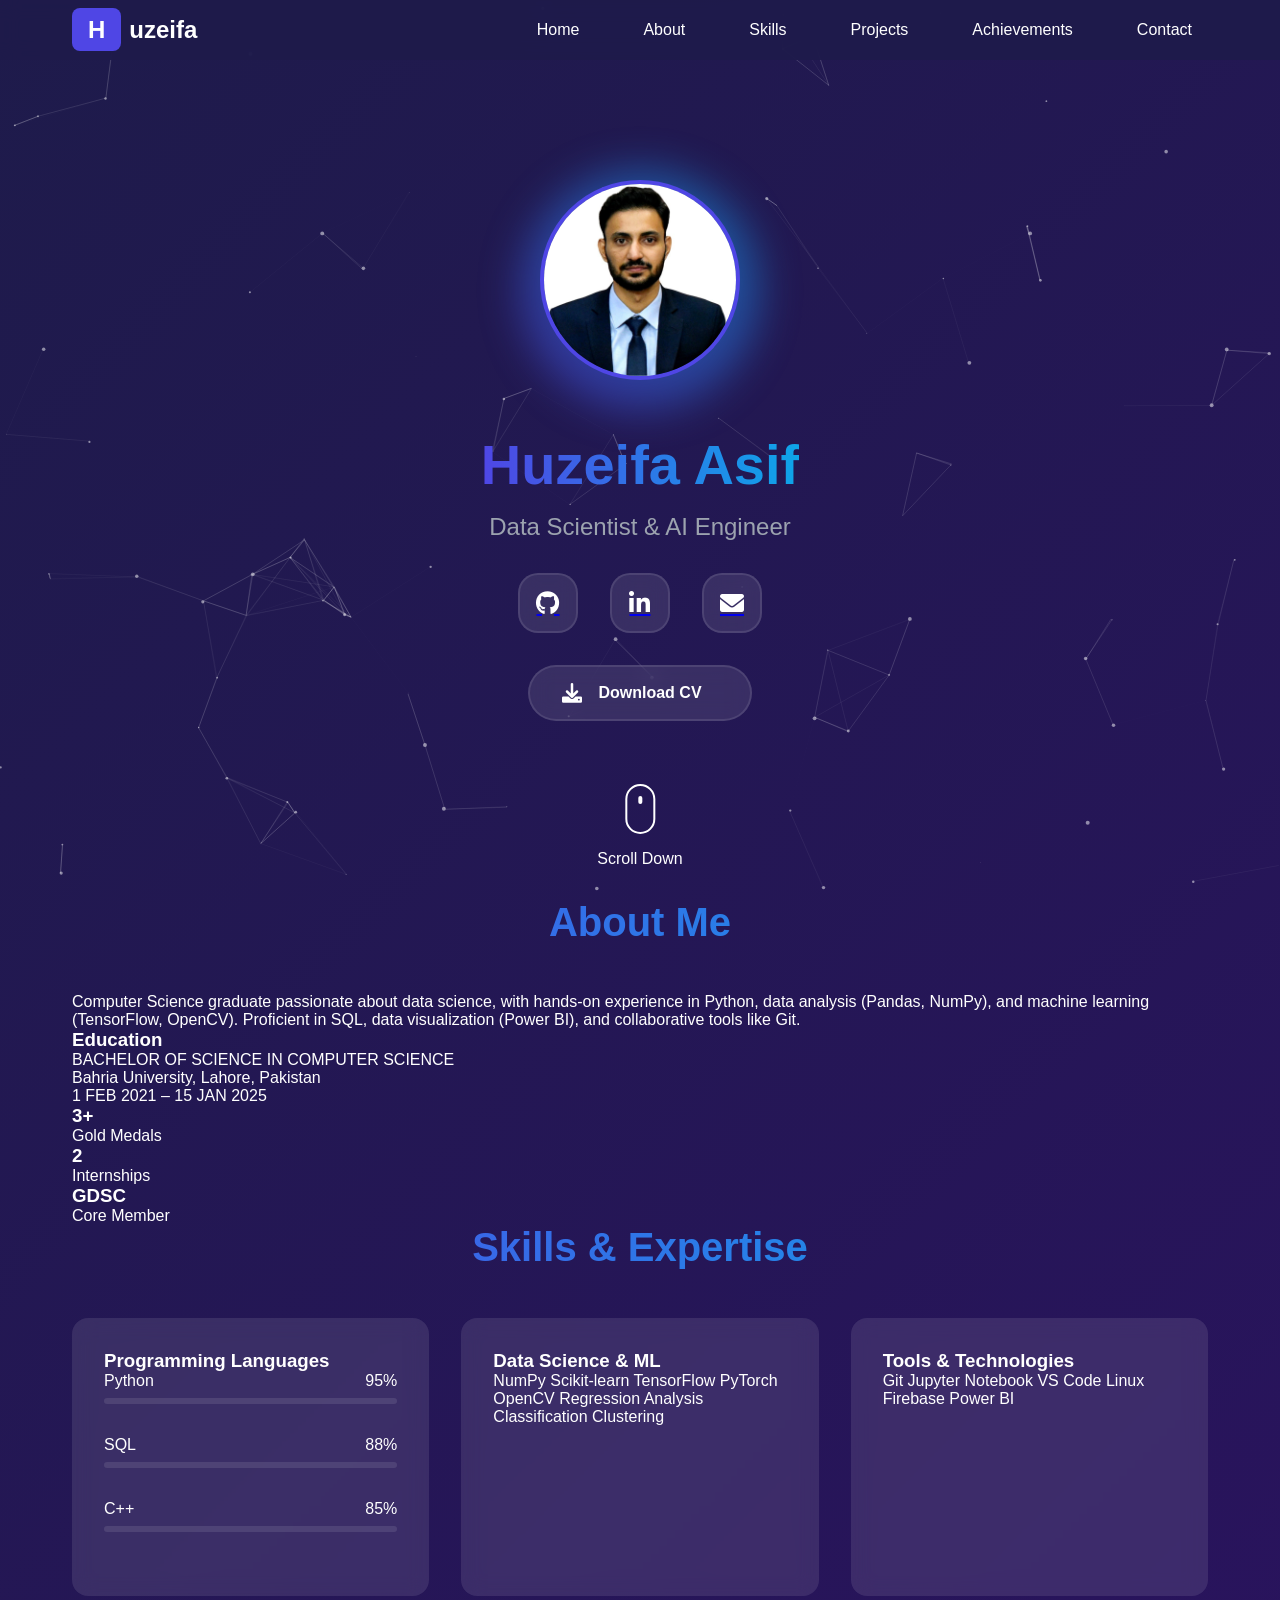
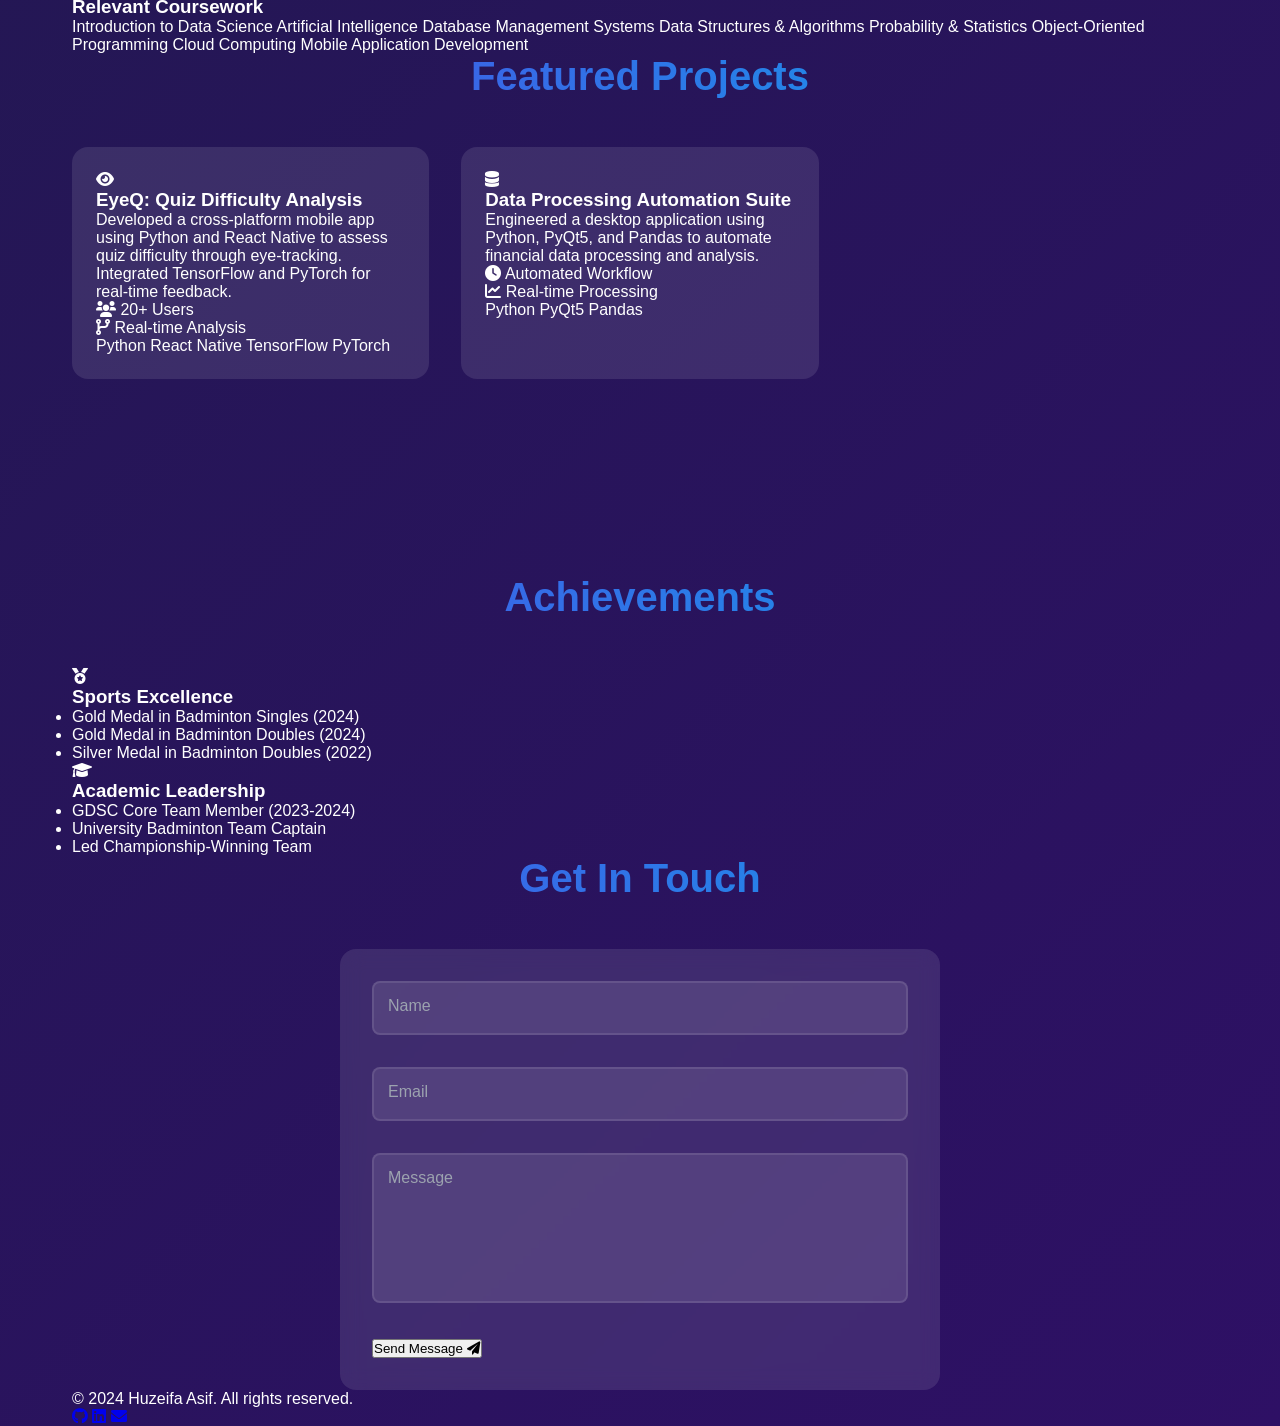
==== index.html @ 11fcabad "Add files via upload Initial upload of portfolio files" ====
<!DOCTYPE html>
<html lang="en">

<head>
    <meta charset="UTF-8">
    <meta name="viewport" content="width=device-width, initial-scale=1.0">
    <title>Huzeifa Asif - Data Scientist & AI Engineer</title>

    <!-- Stylesheets -->
    <link rel="stylesheet" href="styles.css">
    <link rel="stylesheet" href="https://cdnjs.cloudflare.com/ajax/libs/font-awesome/6.0.0/css/all.min.css">

    <!-- Preload Hero Image -->
    <link rel="preload" as="image" href="huzeifa.jpg">
</head>

<body>
    <!-- Loading Screen -->
    <div class="loading-screen">
        <div class="loader"></div>
    </div>

    <!-- Background Effects -->
    <canvas id="particleCanvas"></canvas>

    <!-- Header -->
    <header>
        <div class="header-content">
            <a href="#" class="logo">
                <span>H</span>uzeifa
            </a>
            <nav>
                <ul>
                    <li><a href="#home" class="active">Home</a></li>
                    <li><a href="#about">About</a></li>
                    <li><a href="#skills">Skills</a></li>
                    <li><a href="#projects">Projects</a></li>
                    <li><a href="#achievements">Achievements</a></li>
                    <li><a href="#contact">Contact</a></li>
                </ul>
                <div class="menu-btn">
                    <span></span>
                    <span></span>
                    <span></span>
                </div>
            </nav>
        </div>
    </header>

    <!-- Hero Section -->
    <section id="home" class="hero">
        <div class="hero-content">
            <div class="profile-container parallax-card">
                <img src="huzeifa.jpg" alt="Huzeifa Asif" class="profile-image">
                <div class="profile-glow"></div>
            </div>
            <h1 class="reveal-text neon-glow">Huzeifa Asif</h1>
            <p class="reveal-text">Data Scientist & AI Engineer</p>

            <!-- Social Links -->
            <div class="social-links">
                <a href="https://github.com/HUZEIFAC7" target="_blank" class="github" aria-label="GitHub">
                    <i class="fab fa-github"></i>
                </a>
                <a href="https://linkedin.com/in/huzeifa-asif-849369213/" target="_blank" class="linkedin" aria-label="LinkedIn">
                    <i class="fab fa-linkedin-in"></i>
                </a>
                <a href="mailto:huzeifa888@gmail.com" class="email" aria-label="Email">
                    <i class="fas fa-envelope"></i>
                </a>
            </div>
            <!-- CV Download -->
            <div class="cv-download">
                <a href="Huzeifa_Asif_Data_Scientist_CV.pdf" download class="download-btn">
                    <i class="fas fa-download"></i>
                    <span>Download CV</span>
                    <div class="download-animation"></div>
                </a>
            </div>
        </div>

        <!-- Scroll Indicator -->
        <div class="scroll-indicator">
            <div class="mouse">
                <div class="wheel"></div>
            </div>
            <span>Scroll Down</span>
        </div>
    </section>

    <!-- About Section -->
    <section id="about" class="about">
        <div class="container">
            <h2 class="section-title reveal-text">About Me</h2>
            <div class="about-content parallax-card">
                <div class="about-text">
                    <p class="reveal-text">
                        Computer Science graduate passionate about data science, with hands-on experience in Python,
                        data analysis (Pandas, NumPy),
                        and machine learning (TensorFlow, OpenCV). Proficient in SQL, data visualization (Power BI), and
                        collaborative tools like Git.
                    </p>
                    <div class="education-info reveal-text">
                        <h3>Education</h3>
                        <div class="education-card">
                            <div class="edu-title">BACHELOR OF SCIENCE IN COMPUTER SCIENCE</div>
                            <div class="edu-school">Bahria University, Lahore, Pakistan</div>
                            <div class="edu-date">1 FEB 2021 – 15 JAN 2025</div>
                        </div>
                    </div>
                </div>
                <div class="about-stats">
                    <div class="stat-item reveal-text">
                        <h3>3+</h3>
                        <p>Gold Medals</p>
                    </div>
                    <div class="stat-item reveal-text">
                        <h3>2</h3>
                        <p>Internships</p>
                    </div>
                    <div class="stat-item reveal-text">
                        <h3>GDSC</h3>
                        <p>Core Member</p>
                    </div>
                </div>
            </div>
        </div>
    </section>

    <!-- Skills Section -->
    <section id="skills" class="skills">
        <div class="container">
            <h2 class="section-title reveal-text">Skills & Expertise</h2>
            <div class="skills-grid">
                <!-- Programming -->
                <div class="skill-category parallax-card">
                    <h3>Programming Languages</h3>
                    <div class="skill-bars">
                        <div class="skill-bar">
                            <div class="skill-info">
                                <span>Python</span>
                                <span>95%</span>
                            </div>
                            <div class="progress-line"><span data-percent="95"></span></div>
                        </div>
                        <div class="skill-bar">
                            <div class="skill-info">
                                <span>SQL</span>
                                <span>88%</span>
                            </div>
                            <div class="progress-line"><span data-percent="88"></span></div>
                        </div>
                        <div class="skill-bar">
                            <div class="skill-info">
                                <span>C++</span>
                                <span>85%</span>
                            </div>
                            <div class="progress-line"><span data-percent="85"></span></div>
                        </div>
                    </div>
                </div>

                <!-- Data Science -->
                <div class="skill-category parallax-card">
                    <h3>Data Science & ML</h3>
                    <div class="tech-stack">
                        <span class="tech-item">NumPy</span>
                        <span class="tech-item">Scikit-learn</span>
                        <span class="tech-item">TensorFlow</span>
                        <span class="tech-item">PyTorch</span>
                        <span class="tech-item">OpenCV</span>
                        <span class="tech-item">Regression Analysis</span>
                        <span class="tech-item">Classification</span>
                        <span class="tech-item">Clustering</span>
                    </div>
                </div>

                <!-- Tools -->
                <div class="skill-category parallax-card">
                    <h3>Tools & Technologies</h3>
                    <div class="tech-stack">
                        <span class="tech-item">Git</span>
                        <span class="tech-item">Jupyter Notebook</span>
                        <span class="tech-item">VS Code</span>
                        <span class="tech-item">Linux</span>
                        <span class="tech-item">Firebase</span>
                        <span class="tech-item">Power BI</span>
                    </div>
                </div>
            </div>

            <!-- Coursework -->
            <div class="coursework mt-8">
                <h3 class="section-subtitle reveal-text">Relevant Coursework</h3>
                <div class="tech-stack coursework-grid">
                    <span class="tech-item">Introduction to Data Science</span>
                    <span class="tech-item">Artificial Intelligence</span>
                    <span class="tech-item">Database Management Systems</span>
                    <span class="tech-item">Data Structures & Algorithms</span>
                    <span class="tech-item">Probability & Statistics</span>
                    <span class="tech-item">Object-Oriented Programming</span>
                    <span class="tech-item">Cloud Computing</span>
                    <span class="tech-item">Mobile Application Development</span>
                </div>
            </div>
        </div>
    </section>

    <!-- Projects Section -->
    <section id="projects" class="projects">
        <div class="container">
            <h2 class="section-title reveal-text">Featured Projects</h2>
            <div class="projects-grid">
                <!-- EyeQ Project -->
                <div class="project-card parallax-card">
                    <div class="project-content">
                        <div class="project-header">
                            <i class="fas fa-eye project-icon"></i>
                            <h3>EyeQ: Quiz Difficulty Analysis</h3>
                        </div>
                        <p>Developed a cross-platform mobile app using Python and React Native to assess quiz difficulty
                            through eye-tracking.
                            Integrated TensorFlow and PyTorch for real-time feedback.</p>
                        <div class="project-stats">
                            <div class="stat">
                                <i class="fas fa-users"></i>
                                <span>20+ Users</span>
                            </div>
                            <div class="stat">
                                <i class="fas fa-code-branch"></i>
                                <span>Real-time Analysis</span>
                            </div>
                        </div>
                        <div class="tech-stack">
                            <span class="tech-item">Python</span>
                            <span class="tech-item">React Native</span>
                            <span class="tech-item">TensorFlow</span>
                            <span class="tech-item">PyTorch</span>
                        </div>
                    </div>
                </div>

                <!-- Data Processing Suite -->
                <div class="project-card parallax-card">
                    <div class="project-content">
                        <div class="project-header">
                            <i class="fas fa-database project-icon"></i>
                            <h3>Data Processing Automation Suite</h3>
                        </div>
                        <p>Engineered a desktop application using Python, PyQt5, and Pandas to automate financial data
                            processing
                            and analysis.</p>
                        <div class="project-stats">
                            <div class="stat">
                                <i class="fas fa-clock"></i>
                                <span>Automated Workflow</span>
                            </div>
                            <div class="stat">
                                <i class="fas fa-chart-line"></i>
                                <span>Real-time Processing</span>
                            </div>
                        </div>
                        <div class="tech-stack">
                            <span class="tech-item">Python</span>
                            <span class="tech-item">PyQt5</span>
                            <span class="tech-item">Pandas</span>
                        </div>
                    </div>
                </div>
            </div>
        </div>
    </section>

    <!-- Achievements Section -->
    <section id="achievements" class="achievements">
        <div class="container">
            <h2 class="section-title reveal-text">Achievements</h2>
            <div class="achievements-grid">
                <!-- Sports -->
                <div class="achievement-card parallax-card">
                    <div class="achievement-icon">
                        <i class="fas fa-medal"></i>
                    </div>
                    <h3>Sports Excellence</h3>
                    <ul>
                        <li>Gold Medal in Badminton Singles (2024)</li>
                        <li>Gold Medal in Badminton Doubles (2024)</li>
                        <li>Silver Medal in Badminton Doubles (2022)</li>
                    </ul>
                </div>

                <!-- Academic -->
                <div class="achievement-card parallax-card">
                    <div class="achievement-icon">
                        <i class="fas fa-graduation-cap"></i>
                    </div>
                    <h3>Academic Leadership</h3>
                    <ul>
                        <li>GDSC Core Team Member (2023-2024)</li>
                        <li>University Badminton Team Captain</li>
                        <li>Led Championship-Winning Team</li>
                    </ul>
                </div>
            </div>
        </div>
    </section>

    <!-- Contact Section -->
    <section id="contact" class="contact">
        <div class="container">
            <h2 class="section-title reveal-text">Get In Touch</h2>
            <div class="contact-content parallax-card">
                <form id="contact-form" class="reveal-text">
                    <div class="input-group">
                        <input type="text" id="name" required>
                        <label for="name">Name</label>
                    </div>
                    <div class="input-group">
                        <input type="email" id="email" required>
                        <label for="email">Email</label>
                    </div>
                    <div class="input-group">
                        <textarea id="message" required></textarea>
                        <label for="message">Message</label>
                    </div>
                    <button type="submit" class="submit-btn">
                        <span>Send Message</span>
                        <i class="fas fa-paper-plane"></i>
                    </button>
                </form>
            </div>
        </div>
    </section>

    <!-- Footer -->
    <footer class="footer">
        <div class="container">
            <div class="footer-content">
                <div class="footer-text">
                    <p>© 2024 Huzeifa Asif. All rights reserved.</p>
                </div>
                <div class="footer-social">
                    <a href="https://github.com/HUZEIFAC7" target="_blank"><i class="fab fa-github"></i></a>
                    <a href="https://linkedin.com/in/huzeifa-asif-849369213/" target="_blank"><i
                            class="fab fa-linkedin"></i></a>
                    <a href="mailto:huzeifa888@gmail.com"><i class="fas fa-envelope"></i></a>
                </div>
            </div>
        </div>
    </footer>

    <!-- Scripts -->
    <script src="script.js"></script>
</body>

</html>
---- styles.css ----
/* styles.css */
:root {
    --primary: #4f46e5;
    --primary-light: #818cf8;
    --primary-dark: #4338ca;
    --secondary: #0ea5e9;
    --dark: #1e1b4b;
    --light: #fff;
    --gray: #9ca3af;
}

* {
    margin: 0;
    padding: 0;
    box-sizing: border-box;
    font-family: 'Segoe UI', sans-serif;
}

body {
    background: linear-gradient(135deg, var(--dark), #2e1065);
    color: var(--light);
    overflow-x: hidden;
}

#particleCanvas {
    position: fixed;
    top: 0;
    left: 0;
    z-index: 0;
    pointer-events: none;
}

.container {
    max-width: 1200px;
    margin: 0 auto;
    padding: 0 2rem;
}

/* Header Styles */
header {
    position: fixed;
    top: 0;
    width: 100%;
    z-index: 1000;
    background: rgba(30, 27, 75, 0.9);
    backdrop-filter: blur(10px);
}

.header-content {
    display: flex;
    justify-content: space-between;
    align-items: center;
    padding: 1rem 2rem;
    max-width: 1200px;
    margin: 0 auto;
}

.logo {
    font-size: 1.5rem;
    color: var(--light);
    text-decoration: none;
    font-weight: bold;
}

.logo span {
    background: var(--primary);
    padding: 0.5rem 1rem;
    border-radius: 0.5rem;
    margin-right: 0.5rem;
}

nav ul {
    display: flex;
    gap: 2rem;
    list-style: none;
}

nav a {
    color: var(--light);
    text-decoration: none;
    font-weight: 500;
    padding: 0.5rem 1rem;
    border-radius: 0.5rem;
    transition: all 0.3s ease;
}

nav a:hover {
    background: rgba(255, 255, 255, 0.1);
    color: var(--primary-light);
}

/* Hero Section */
.hero {
    min-height: 100vh;
    display: flex;
    align-items: center;
    justify-content: center;
    position: relative;
    padding: 2rem;
}

.hero-content {
    text-align: center;
    z-index: 1;
}

.profile-container {
    position: relative;
    width: 220px;
    height: 220px;
    margin: 0 auto 2rem;
}

.profile-image {
    width: 200px;
    height: 200px;
    border-radius: 50%;
    object-fit: cover;
    border: 4px solid var(--primary);
    position: relative;
    z-index: 2;
}

.profile-glow {
    position: absolute;
    top: -10px;
    left: -10px;
    right: -10px;
    bottom: -10px;
    background: linear-gradient(45deg, var(--primary), var(--secondary));
    border-radius: 50%;
    z-index: 1;
    filter: blur(20px);
    opacity: 0.5;
    animation: glow 3s ease-in-out infinite alternate;
}

@keyframes glow {
    from {
        opacity: 0.5;
        transform: scale(1);
    }

    to {
        opacity: 0.8;
        transform: scale(1.1);
    }
}

.hero h1 {
    font-size: 3.5rem;
    margin-bottom: 1rem;
    background: linear-gradient(to right, var(--primary), var(--secondary));
    -webkit-background-clip: text;
    -webkit-text-fill-color: transparent;
}

.hero p {
    font-size: 1.5rem;
    color: var(--gray);
    margin-bottom: 2rem;
}

/* Skills Section */
.skills-grid {
    display: grid;
    grid-template-columns: repeat(auto-fit, minmax(300px, 1fr));
    gap: 2rem;
    margin-top: 3rem;
}

.skill-category {
    background: rgba(255, 255, 255, 0.1);
    border-radius: 1rem;
    padding: 2rem;
    backdrop-filter: blur(10px);
}

.skill-bars .skill-bar {
    margin-bottom: 2rem;
}

.skill-info {
    display: flex;
    justify-content: space-between;
    margin-bottom: 0.5rem;
}

.progress-line {
    height: 6px;
    background: rgba(255, 255, 255, 0.1);
    border-radius: 3px;
    position: relative;
    transform: scaleX(0);
    transform-origin: left;
    animation: progressLoad 1s ease forwards;
}

.progress-line span {
    position: absolute;
    height: 100%;
    background: linear-gradient(to right, var(--primary), var(--secondary));
    border-radius: 3px;
    transform: scaleX(0);
    transform-origin: left;
    animation: progressFill 1s ease forwards;
}

@keyframes progressLoad {
    100% {
        transform: scaleX(1);
    }
}

@keyframes progressFill {
    100% {
        transform: scaleX(1);
    }
}

/* Contact Section */
/* Contact Form Styles */
.contact-content {
    max-width: 600px;
    margin: 0 auto;
    background: rgba(255, 255, 255, 0.1);
    padding: 2rem;
    border-radius: 1rem;
    backdrop-filter: blur(10px);
}

.input-group {
    position: relative;
    margin-bottom: 2rem;
}

.input-group input,
.input-group textarea {
    width: 100%;
    padding: 1rem;
    background: rgba(255, 255, 255, 0.1);
    border: 2px solid rgba(255, 255, 255, 0.1);
    border-radius: 0.5rem;
    color: var(--light);
    font-size: 1rem;
    transition: all 0.3s ease;
}

.input-group textarea {
    height: 150px;
    resize: none;
}

.input-group label {
    position: absolute;
    left: 1rem;
    top: 1rem;
    color: var(--gray);
    transition: all 0.3s ease;
    pointer-events: none;
}

.input-group input:focus,
.input-group textarea:focus {
    border-color: var(--primary);
    outline: none;
}

.input-group input:focus+label,
.input-group textarea:focus+label,
.input-group input:valid+label,
.input-group textarea:valid+label {
    top: -1.5rem;
    left: 0;
    color: var(--primary);
    font-size: 0.875rem;
}

/* Project Cards */
.projects-grid {
    display: grid;
    grid-template-columns: repeat(auto-fit, minmax(300px, 1fr));
    gap: 2rem;
    margin-top: 3rem;
}

.project-card {
    background: rgba(255, 255, 255, 0.1);
    border-radius: 1rem;
    overflow: hidden;
    transition: all 0.3s ease;
}

.project-image {
    width: 100%;
    height: 200px;
    object-fit: cover;
}

.project-content {
    padding: 1.5rem;
}

.project-tech {
    display: flex;
    flex-wrap: wrap;
    gap: 0.5rem;
    margin-top: 1rem;
}

.tech-tag {
    padding: 0.25rem 0.75rem;
    background: var(--primary);
    color: var(--light);
    border-radius: 1rem;
    font-size: 0.875rem;
}

/* Animations */
@keyframes fadeInUp {
    from {
        opacity: 0;
        transform: translateY(30px);
    }

    to {
        opacity: 1;
        transform: translateY(0);
    }
}

.fade-in {
    animation: fadeInUp 0.6s ease forwards;
}

/* Responsive Design */
@media (max-width: 768px) {
    .hero h1 {
        font-size: 2.5rem;
    }

    .hero p {
        font-size: 1.2rem;
    }

    nav ul {
        position: fixed;
        top: 80px;
        left: 0;
        right: 0;
        background: rgba(30, 27, 75, 0.95);
        flex-direction: column;
        padding: 2rem;
        clip-path: circle(0% at 100% 0);
        transition: clip-path 0.5s ease-in-out;
    }

    nav ul.active {
        clip-path: circle(140% at 100% 0);
    }

    .menu-btn {
        display: block;
        cursor: pointer;
    }

    .menu-btn span {
        display: block;
        width: 25px;
        height: 3px;
        background: var(--light);
        margin: 5px 0;
        transition: all 0.3s ease;
    }

    .menu-btn.active span:nth-child(1) {
        transform: rotate(45deg) translate(5px, 5px);
    }

    .menu-btn.active span:nth-child(2) {
        opacity: 0;
    }

    .menu-btn.active span:nth-child(3) {
        transform: rotate(-45deg) translate(7px, -6px);
    }
}

/* Scroll Indicator */
.scroll-indicator {
    position: absolute;
    bottom: 2rem;
    left: 50%;
    transform: translateX(-50%);
    display: flex;
    flex-direction: column;
    align-items: center;
    gap: 1rem;
}

.mouse {
    width: 30px;
    height: 50px;
    border: 2px solid var(--light);
    border-radius: 15px;
    display: flex;
    justify-content: center;
    padding-top: 10px;
}

.wheel {
    width: 4px;
    height: 8px;
    background: var(--light);
    border-radius: 2px;
    animation: scroll 1.5s infinite;
}

@keyframes scroll {
    0% {
        transform: translateY(0);
        opacity: 1;
    }

    100% {
        transform: translateY(15px);
        opacity: 0;
    }
}

/* Utility Classes */
.section-title {
    font-size: 2.5rem;
    margin-bottom: 3rem;
    text-align: center;
    background: linear-gradient(to right, var(--primary), var(--secondary));
    -webkit-background-clip: text;
    -webkit-text-fill-color: transparent;
}

.reveal-text {
    opacity: 0;
    transform: translateY(30px);
    transition: all 0.8s cubic-bezier(0.6, 0.2, 0.1, 1);
}

.reveal-text.active {
    opacity: 1;
    transform: translateY(0);
}


/* Enhanced Social Links */
.social-links {
    display: flex;
    justify-content: center;
    gap: 2rem;
    margin: 2rem 0;
}

.social-links a {
    width: 60px;
    height: 60px;
    display: flex;
    align-items: center;
    justify-content: center;
    border-radius: 20px;
    background: rgba(255, 255, 255, 0.1);
    backdrop-filter: blur(10px);
    transition: all 0.3s ease;
    border: 2px solid rgba(255, 255, 255, 0.1);
    position: relative;
    overflow: hidden;
}

.social-links a i {
    font-size: 24px;
    color: #ffffff;
    transition: all 0.3s ease;
    position: relative;
    z-index: 2;
}

/* GitHub */
.social-links a.github:hover {
    background: #333;
    border-color: #fff;
    transform: translateY(-5px);
    box-shadow: 0 10px 20px rgba(0, 0, 0, 0.2);
}

/* LinkedIn */
.social-links a.linkedin:hover {
    background: #0077b5;
    border-color: #fff;
    transform: translateY(-5px);
    box-shadow: 0 10px 20px rgba(0, 119, 181, 0.2);
}

/* Email */
.social-links a.email:hover {
    background: #ea4335;
    border-color: #fff;
    transform: translateY(-5px);
    box-shadow: 0 10px 20px rgba(234, 67, 53, 0.2);
}

/* Enhanced Download CV Button */
.download-btn {
    display: inline-flex;
    align-items: center;
    gap: 1rem;
    padding: 1rem 2rem;
    background: rgba(255, 255, 255, 0.1);
    border: 2px solid rgba(255, 255, 255, 0.1);
    border-radius: 50px;
    color: #ffffff;
    text-decoration: none;
    font-weight: 600;
    transition: all 0.3s ease;
    backdrop-filter: blur(10px);
    position: relative;
    overflow: hidden;
}

.download-btn:hover {
    background: rgba(255, 255, 255, 0.2);
    border-color: #ffffff;
    transform: translateY(-5px);
    box-shadow: 0 10px 20px rgba(0, 0, 0, 0.2);
}

.download-btn i {
    font-size: 20px;
    color: #ffffff;
}

/* Hover Animation */
.social-links a::before,
.download-btn::before {
    content: '';
    position: absolute;
    width: 100%;
    height: 100%;
    background: linear-gradient(45deg,
            rgba(255, 255, 255, 0.1),
            rgba(255, 255, 255, 0.2),
            rgba(255, 255, 255, 0.1));
    top: 0;
    left: -100%;
    transition: 0.5s;
}

.social-links a:hover::before,
.download-btn:hover::before {
    left: 100%;
}
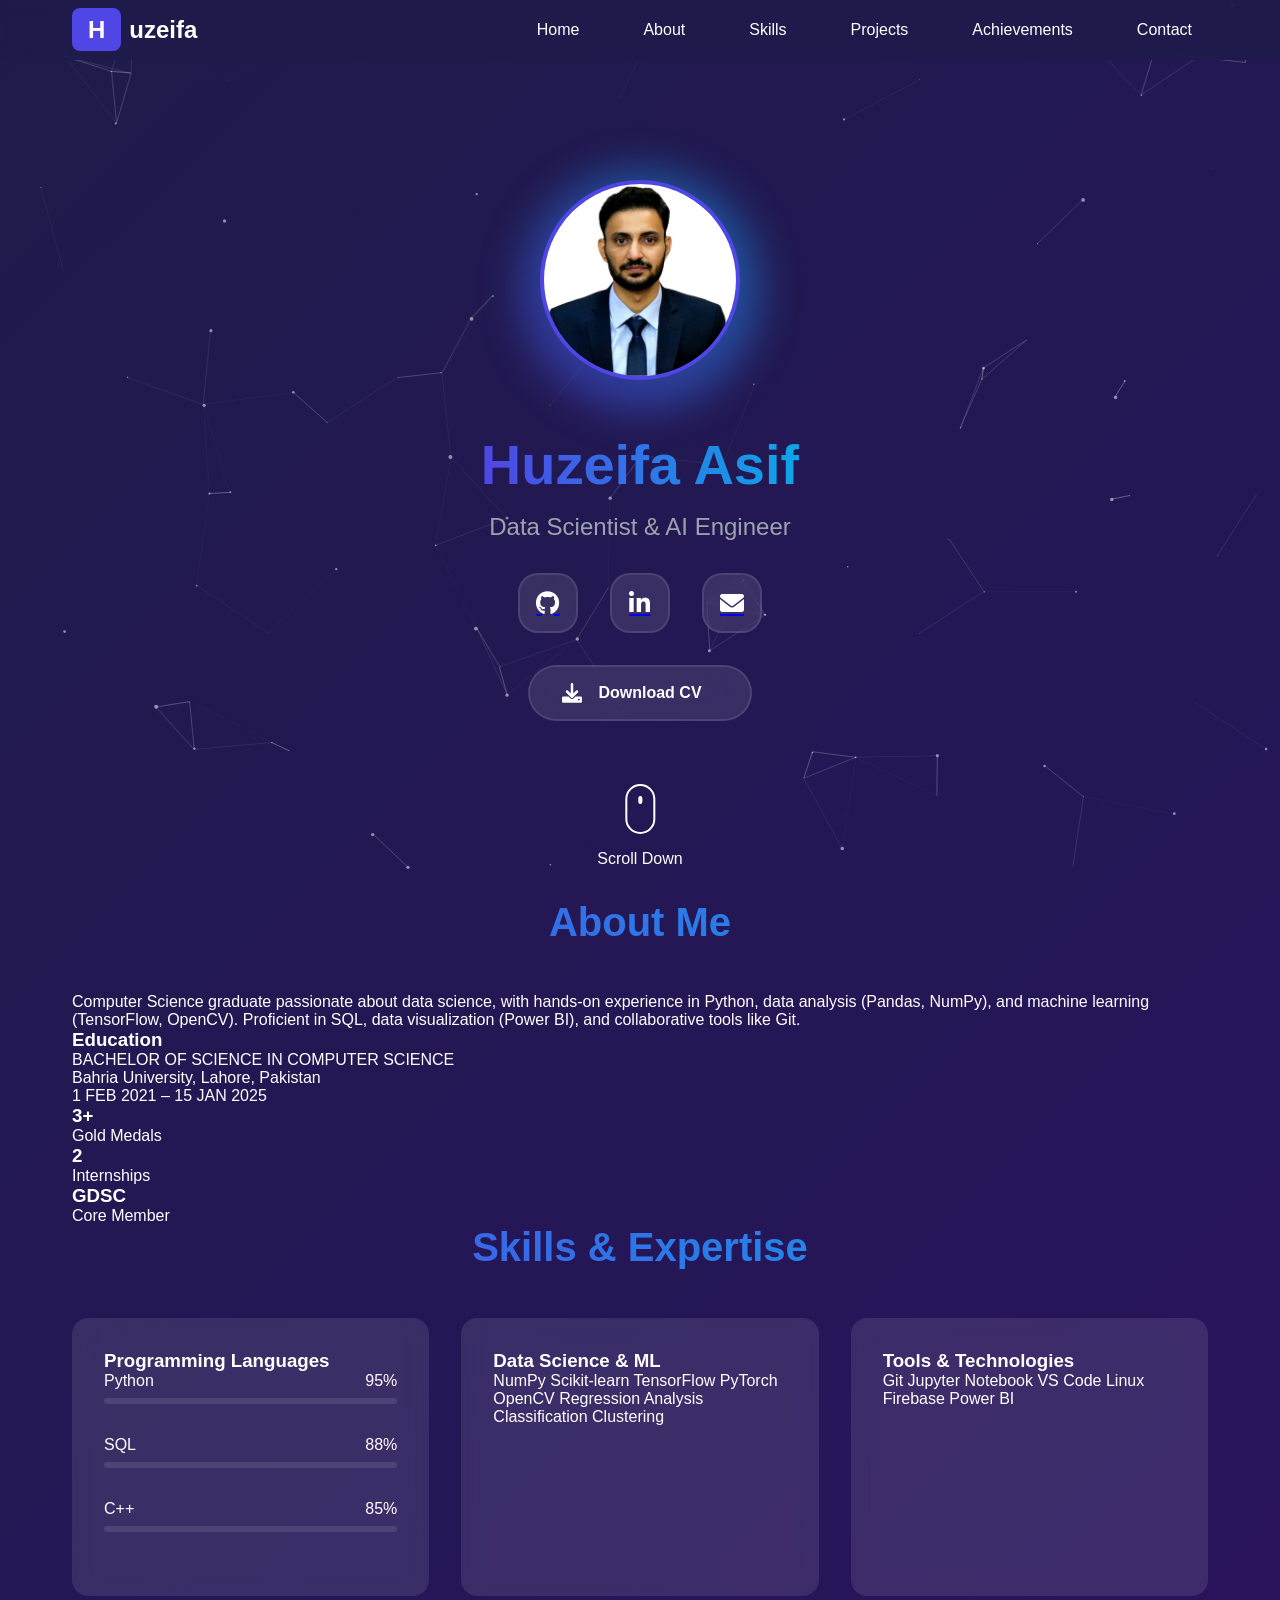
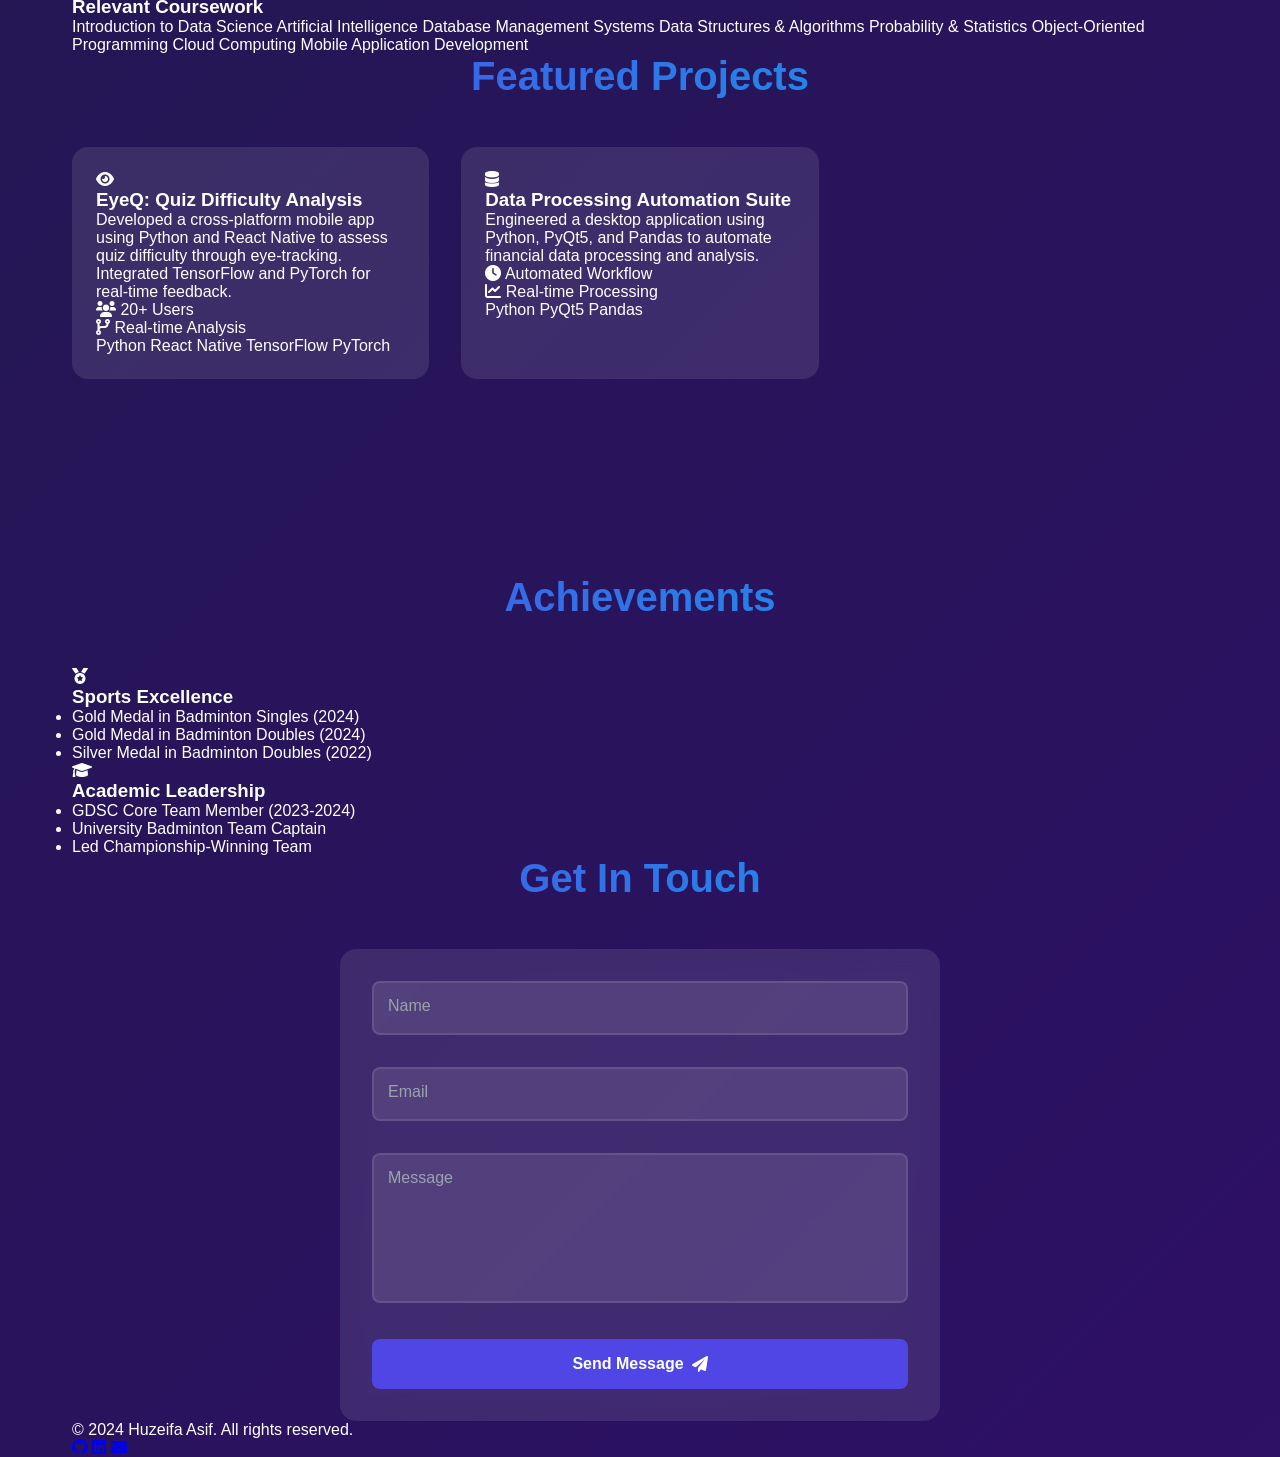
==== commit 52a18ff3: "Add files via upload" ====
--- a/index.html
+++ b/index.html
@@ -305,32 +305,39 @@
         </div>
     </section>
 
-    <!-- Contact Section -->
-    <section id="contact" class="contact">
-        <div class="container">
-            <h2 class="section-title reveal-text">Get In Touch</h2>
-            <div class="contact-content parallax-card">
-                <form id="contact-form" class="reveal-text">
-                    <div class="input-group">
-                        <input type="text" id="name" required>
-                        <label for="name">Name</label>
-                    </div>
-                    <div class="input-group">
-                        <input type="email" id="email" required>
-                        <label for="email">Email</label>
-                    </div>
-                    <div class="input-group">
-                        <textarea id="message" required></textarea>
-                        <label for="message">Message</label>
-                    </div>
-                    <button type="submit" class="submit-btn">
-                        <span>Send Message</span>
-                        <i class="fas fa-paper-plane"></i>
-                    </button>
-                </form>
-            </div>
-        </div>
-    </section>
+<section id="contact" class="contact">
+    <div class="container">
+        <h2 class="section-title reveal-text">Get In Touch</h2>
+        <div class="contact-content parallax-card">
+            <form id="contact-form" action="https://formspree.io/f/meoeklrr" method="POST">
+                <div class="input-group">
+                    <input type="text" id="name" name="name" required>
+                    <label for="name">Name</label>
+                </div>
+                <div class="input-group">
+                    <input type="email" id="email" name="email" required>
+                    <label for="email">Email</label>
+                </div>
+                <div class="input-group">
+                    <textarea id="message" name="message" required></textarea>
+                    <label for="message">Message</label>
+                </div>
+                <input type="hidden" name="_subject" value="New Contact Form Message">
+                <input type="hidden" name="_replyto" value="%email%">
+                <button type="submit" class="submit-btn">
+                    <span>Send Message</span>
+                    <i class="fas fa-paper-plane"></i>
+                </button>
+            </form>
+            <div id="success-message" class="message success" style="display: none;">
+                Message sent successfully! I'll get back to you soon.
+            </div>
+            <div id="error-message" class="message error" style="display: none;">
+                Failed to send message. Please try again.
+            </div>
+        </div>
+    </div>
+</section>
 
     <!-- Footer -->
     <footer class="footer">
--- a/styles.css
+++ b/styles.css
@@ -554,4 +554,136 @@
 .social-links a:hover::before,
 .download-btn:hover::before {
     left: 100%;
-}+}
+
+
+/* Contact Form Styles */
+.contact-content {
+    max-width: 600px;
+    margin: 0 auto;
+    background: rgba(255, 255, 255, 0.1);
+    padding: 2rem;
+    border-radius: 1rem;
+    backdrop-filter: blur(10px);
+}
+
+.input-group {
+    position: relative;
+    margin-bottom: 2rem;
+}
+
+.input-group input,
+.input-group textarea {
+    width: 100%;
+    padding: 1rem;
+    background: rgba(255, 255, 255, 0.1);
+    border: 2px solid rgba(255, 255, 255, 0.1);
+    border-radius: 0.5rem;
+    color: var(--light);
+    font-size: 1rem;
+    transition: all 0.3s ease;
+}
+
+.input-group textarea {
+    height: 150px;
+    resize: none;
+}
+
+.input-group label {
+    position: absolute;
+    left: 1rem;
+    top: 1rem;
+    color: var(--gray);
+    transition: all 0.3s ease;
+    pointer-events: none;
+}
+
+.input-group input:focus,
+.input-group textarea:focus {
+    border-color: var(--primary);
+    outline: none;
+}
+
+.input-group input:focus+label,
+.input-group textarea:focus+label,
+.input-group input:valid+label,
+.input-group textarea:valid+label {
+    top: -1.5rem;
+    left: 0;
+    color: var(--primary);
+    font-size: 0.875rem;
+}
+
+.input-group.invalid input,
+.input-group.invalid textarea {
+    border-color: #ff4646;
+}
+
+.input-group .error-message {
+    display: none;
+    color: #ff4646;
+    font-size: 0.875rem;
+    margin-top: 0.5rem;
+}
+
+.input-group.invalid .error-message {
+    display: block;
+}
+
+.submit-btn {
+    width: 100%;
+    padding: 1rem 2rem;
+    background: var(--primary);
+    color: var(--light);
+    border: none;
+    border-radius: 0.5rem;
+    font-size: 1rem;
+    font-weight: 600;
+    cursor: pointer;
+    transition: all 0.3s ease;
+    display: flex;
+    align-items: center;
+    justify-content: center;
+    gap: 0.5rem;
+}
+
+.submit-btn:hover {
+    background: var(--primary-dark);
+    transform: translateY(-2px);
+}
+
+.submit-btn:disabled {
+    background: var(--gray);
+    cursor: not-allowed;
+    transform: none;
+}
+
+.message {
+    padding: 1rem;
+    border-radius: 0.5rem;
+    margin-top: 1rem;
+    text-align: center;
+    display: none;
+}
+
+.message.success {
+    background: rgba(46, 213, 115, 0.2);
+    color: #2ed573;
+}
+
+.message.error {
+    background: rgba(255, 71, 87, 0.2);
+    color: #ff4757;
+}
+
+/* Loading animation for submit button */
+@keyframes spin {
+    to {
+        transform: rotate(360deg);
+    }
+}
+
+.submit-btn.loading i {
+    animation: spin 1s linear infinite;
+}
+
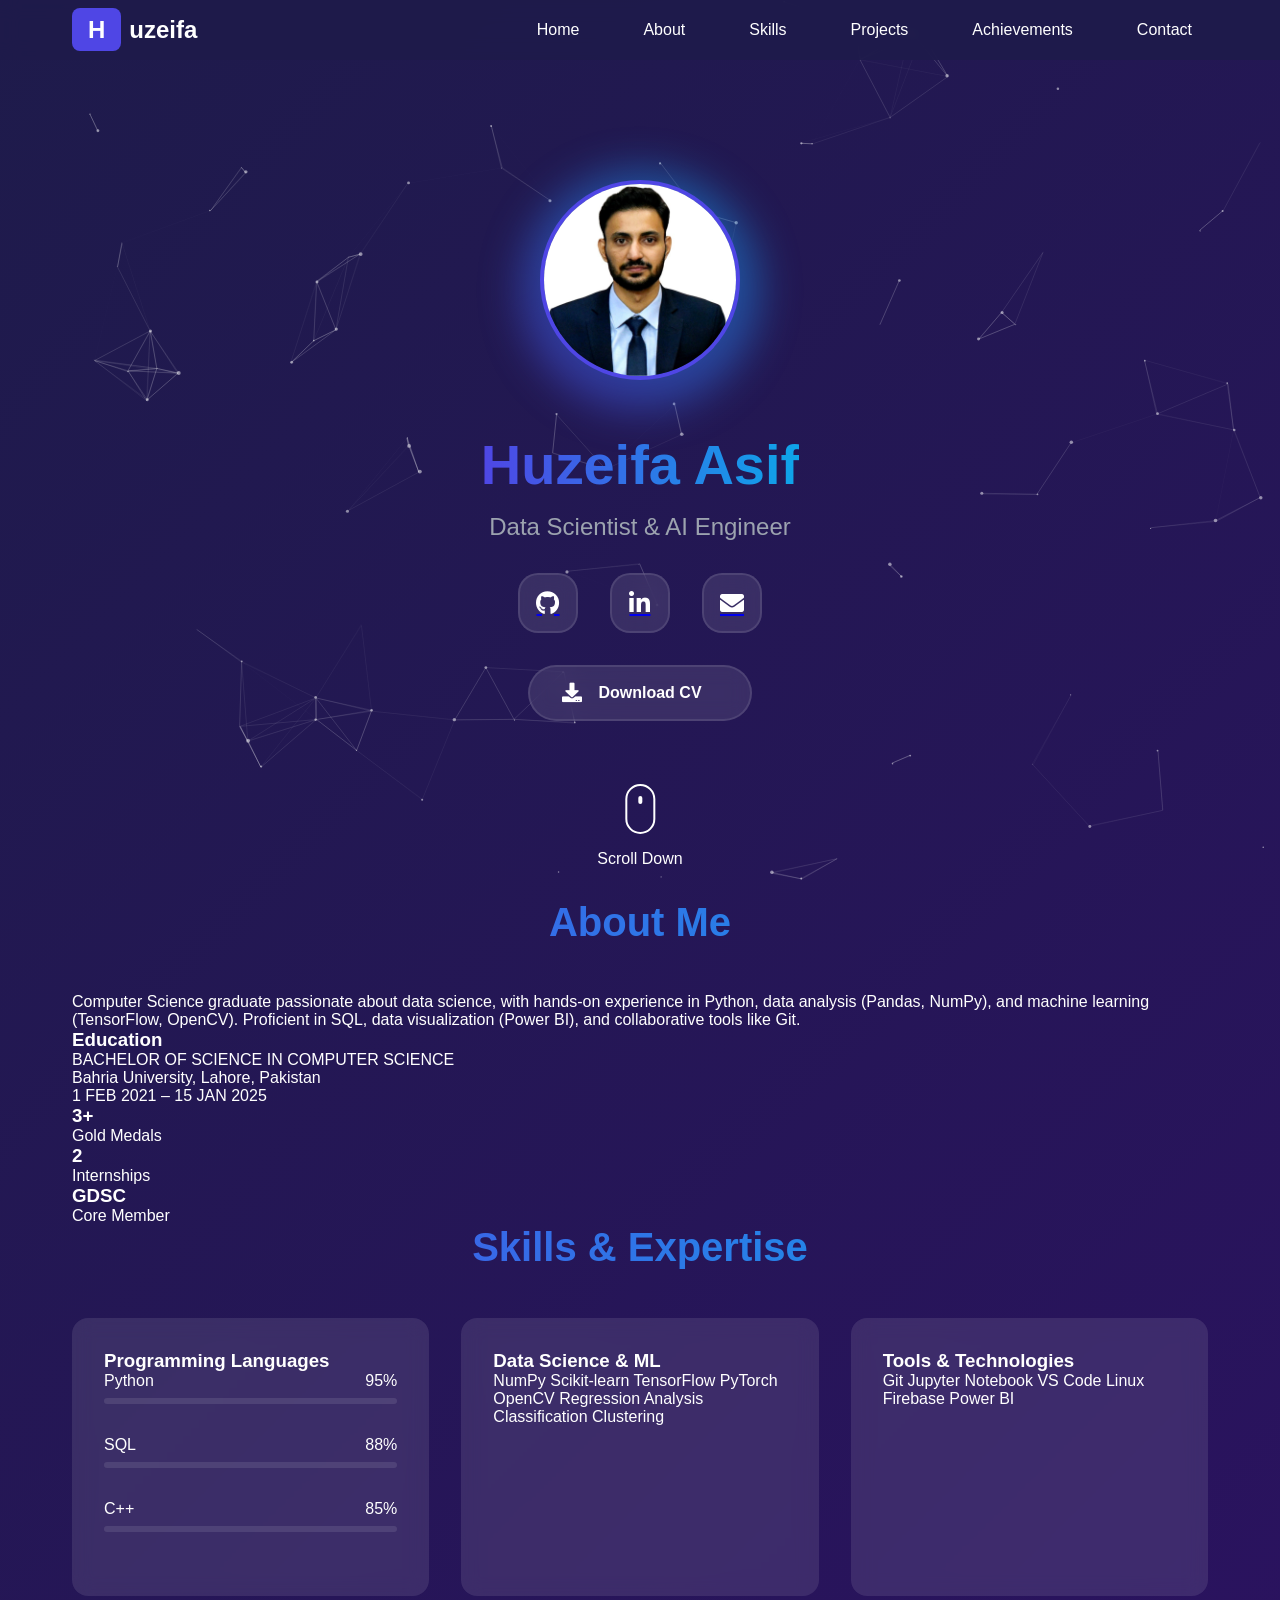
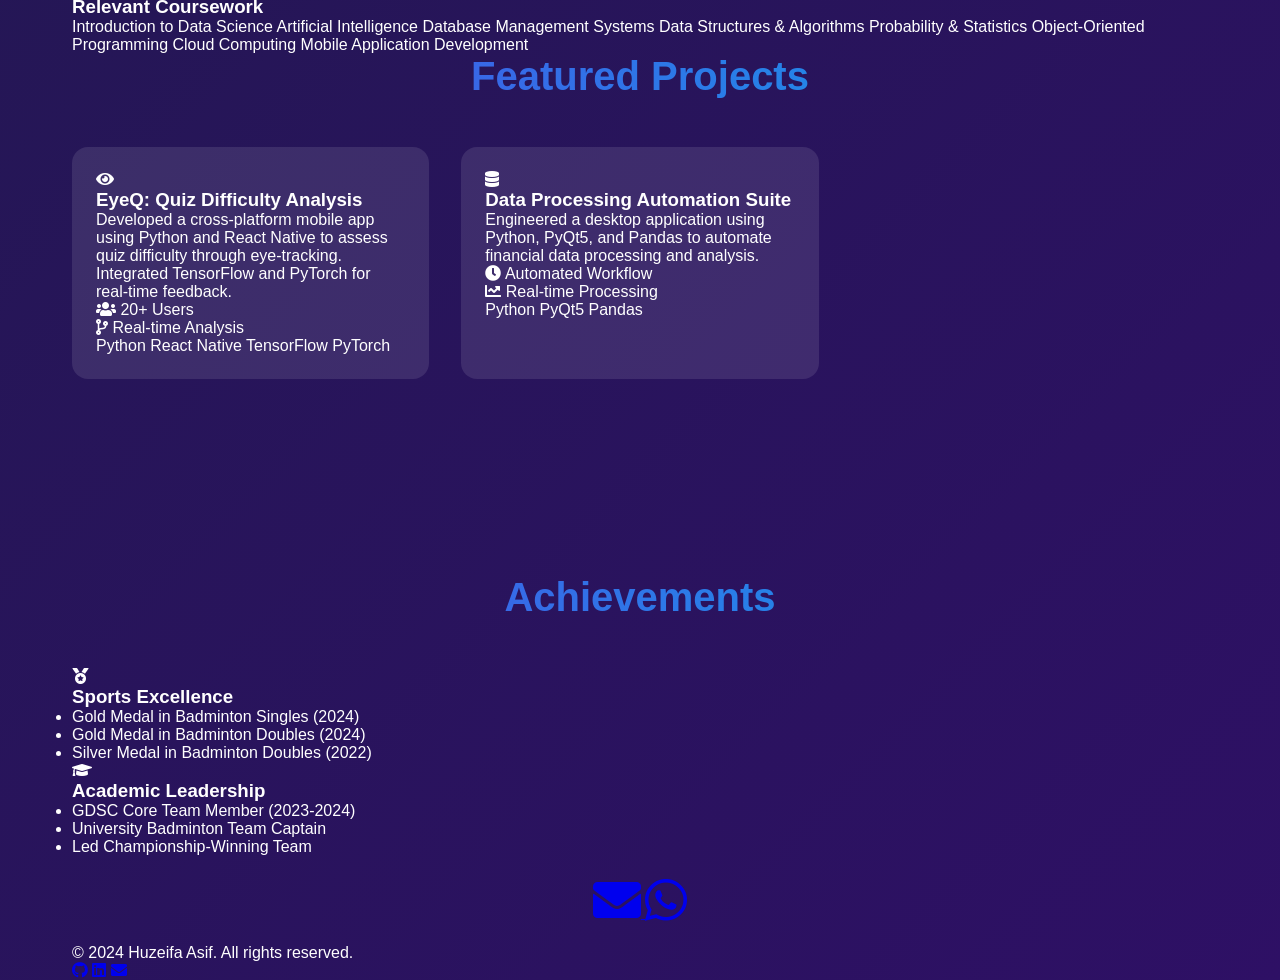
==== commit 86bcc5c6: "Add files via upload" ====
--- a/index.html
+++ b/index.html
@@ -9,7 +9,7 @@
     <!-- Stylesheets -->
     <link rel="stylesheet" href="styles.css">
     <link rel="stylesheet" href="https://cdnjs.cloudflare.com/ajax/libs/font-awesome/6.0.0/css/all.min.css">
-
+    <link rel="stylesheet" href="https://cdnjs.cloudflare.com/ajax/libs/font-awesome/5.15.3/css/all.min.css">
     <!-- Preload Hero Image -->
     <link rel="preload" as="image" href="huzeifa.jpg">
 </head>
@@ -71,7 +71,7 @@
             </div>
             <!-- CV Download -->
             <div class="cv-download">
-                <a href="Huzeifa_Asif_Data_Scientist_CV.pdf" download class="download-btn">
+                <a href="Huzeifa Asif - Resume.pdf" download class="download-btn">
                     <i class="fas fa-download"></i>
                     <span>Download CV</span>
                     <div class="download-animation"></div>
@@ -305,39 +305,18 @@
         </div>
     </section>
 
-<section id="contact" class="contact">
-    <div class="container">
-        <h2 class="section-title reveal-text">Get In Touch</h2>
-        <div class="contact-content parallax-card">
-            <form id="contact-form" action="https://formspree.io/f/meoeklrr" method="POST">
-                <div class="input-group">
-                    <input type="text" id="name" name="name" required>
-                    <label for="name">Name</label>
-                </div>
-                <div class="input-group">
-                    <input type="email" id="email" name="email" required>
-                    <label for="email">Email</label>
-                </div>
-                <div class="input-group">
-                    <textarea id="message" name="message" required></textarea>
-                    <label for="message">Message</label>
-                </div>
-                <input type="hidden" name="_subject" value="New Contact Form Message">
-                <input type="hidden" name="_replyto" value="%email%">
-                <button type="submit" class="submit-btn">
-                    <span>Send Message</span>
-                    <i class="fas fa-paper-plane"></i>
-                </button>
-            </form>
-            <div id="success-message" class="message success" style="display: none;">
-                Message sent successfully! I'll get back to you soon.
-            </div>
-            <div id="error-message" class="message error" style="display: none;">
-                Failed to send message. Please try again.
-            </div>
-        </div>
-    </div>
-</section>
+<!-- Icons Container -->
+<div class="icons-container" style="text-align: center; padding: 20px;">
+    <!-- Email Icon -->
+    <a href="mailto:your-email@example.com" title="Send us an email">
+        <i class="fas fa-envelope fa-3x"></i>
+    </a>
+    <!-- WhatsApp Icon -->
+    <a href="https://wa.me/923014684164" target="_blank" title="Chat with us on WhatsApp">
+        <i class="fab fa-whatsapp fa-3x"></i>
+    </a>
+</div>
+
 
     <!-- Footer -->
     <footer class="footer">
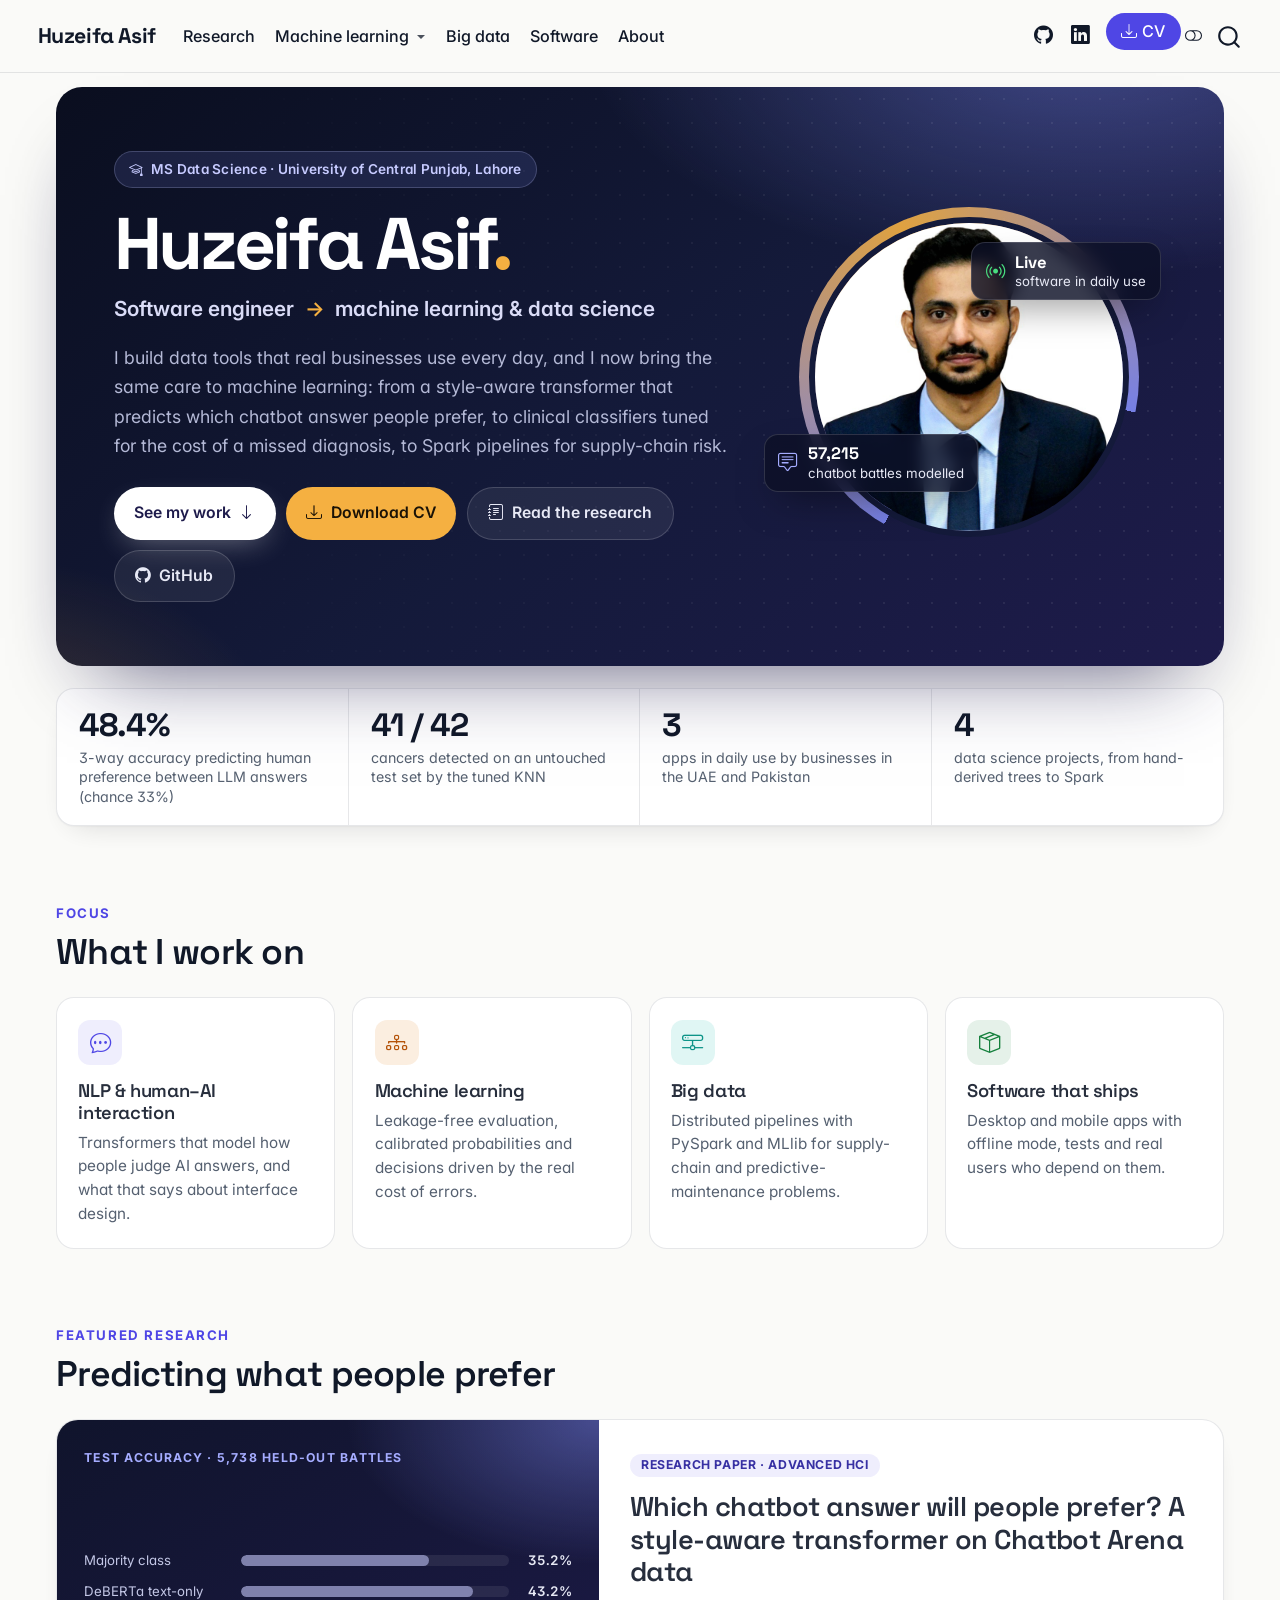
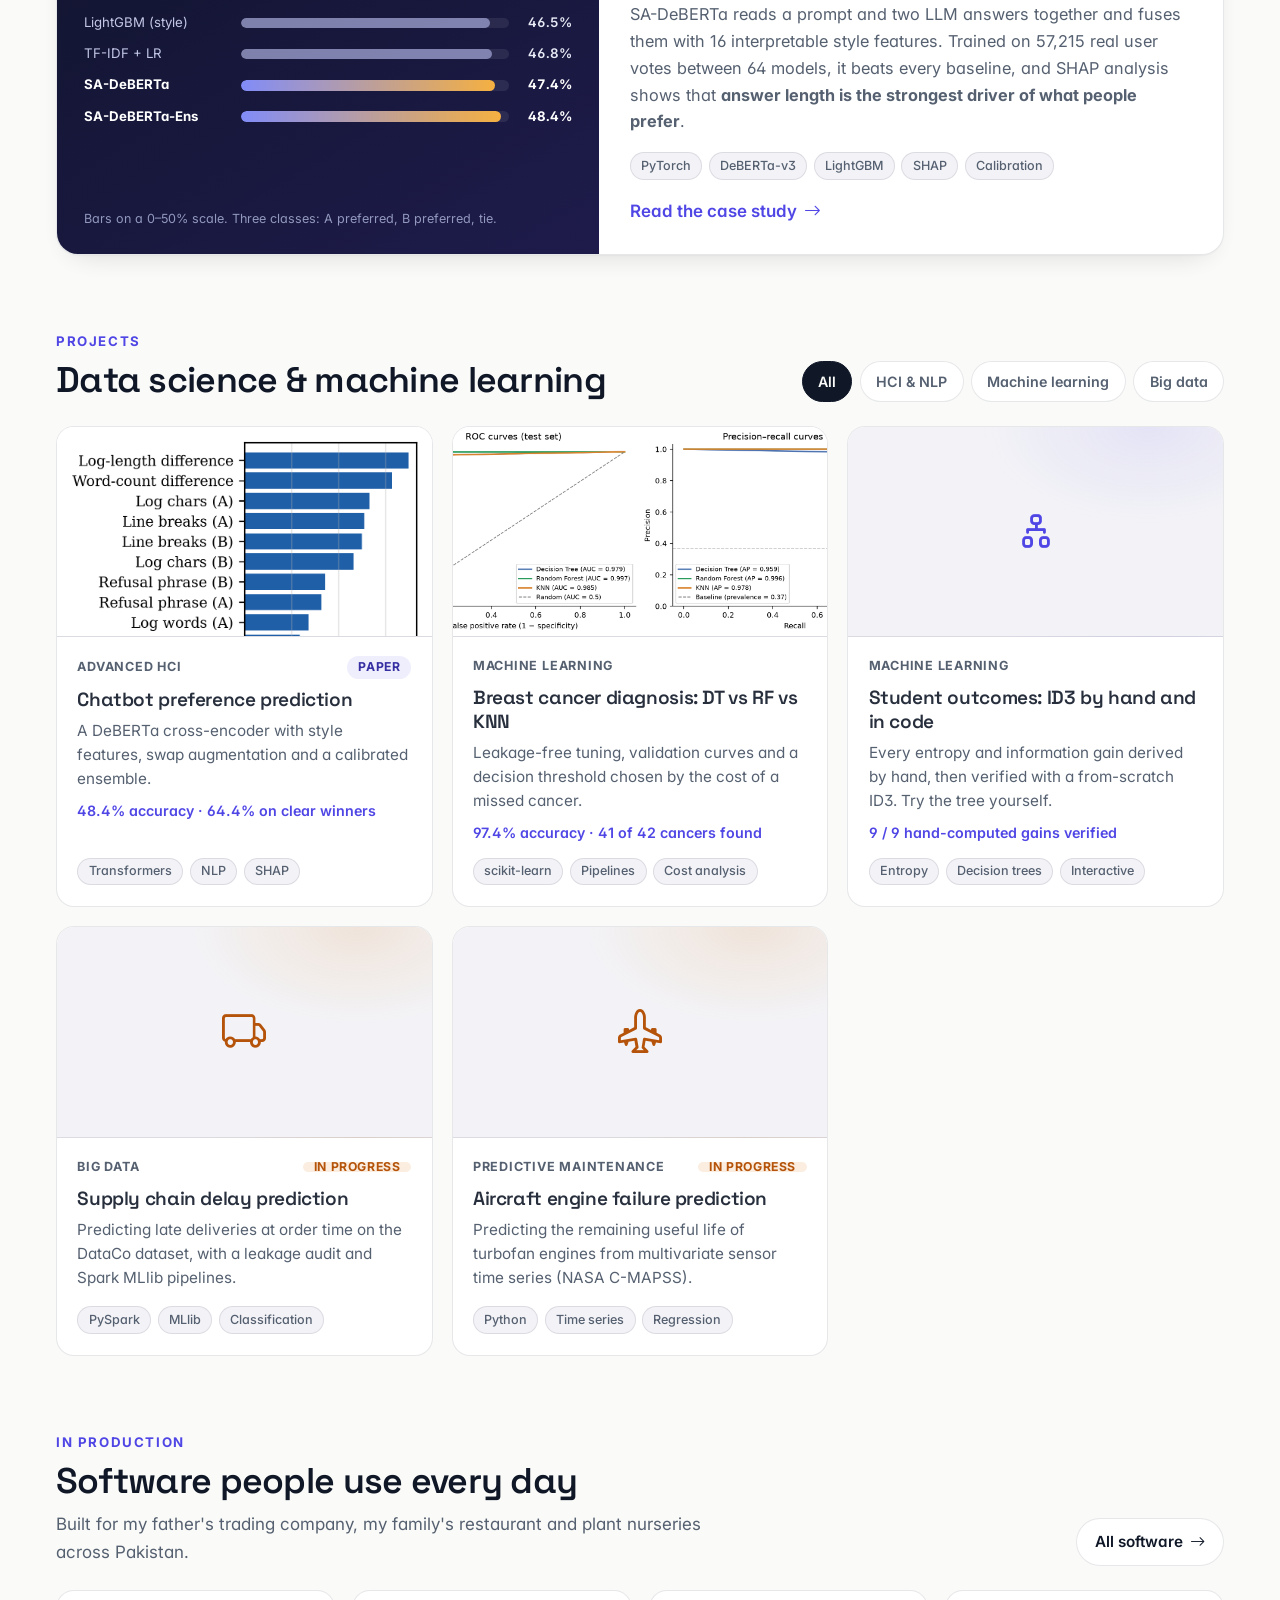
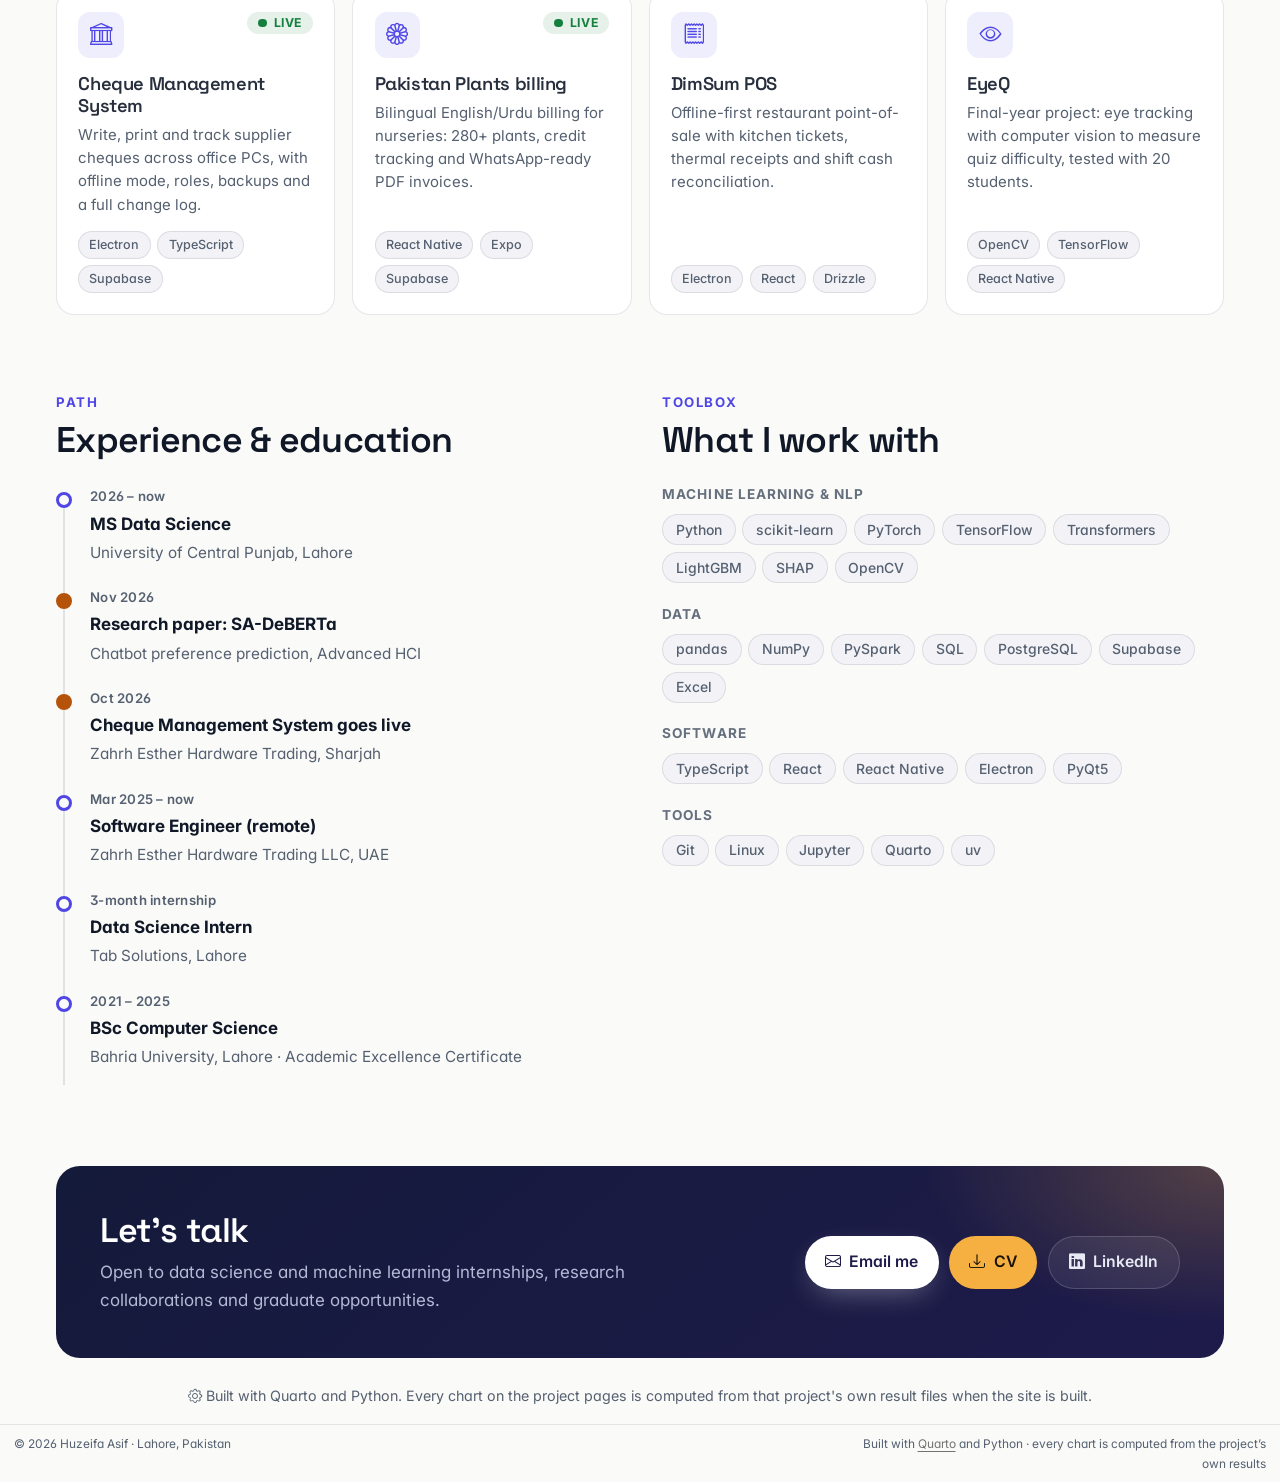
==== commit ab5a42b4: "Built site for gh-pages" ====
--- a/index.html
+++ b/index.html
@@ -1,342 +1,1055 @@
-<!DOCTYPE html>
-<html lang="en">
-
-<head>
-    <meta charset="UTF-8">
-    <meta name="viewport" content="width=device-width, initial-scale=1.0">
-    <title>Huzeifa Asif - Data Scientist & AI Engineer</title>
-
-    <!-- Stylesheets -->
-    <link rel="stylesheet" href="styles.css">
-    <link rel="stylesheet" href="https://cdnjs.cloudflare.com/ajax/libs/font-awesome/6.0.0/css/all.min.css">
-    <link rel="stylesheet" href="https://cdnjs.cloudflare.com/ajax/libs/font-awesome/5.15.3/css/all.min.css">
-    <!-- Preload Hero Image -->
-    <link rel="preload" as="image" href="huzeifa.jpg">
-</head>
-
-<body>
-    <!-- Loading Screen -->
-    <div class="loading-screen">
-        <div class="loader"></div>
-    </div>
-
-    <!-- Background Effects -->
-    <canvas id="particleCanvas"></canvas>
-
-    <!-- Header -->
-    <header>
-        <div class="header-content">
-            <a href="#" class="logo">
-                <span>H</span>uzeifa
-            </a>
-            <nav>
-                <ul>
-                    <li><a href="#home" class="active">Home</a></li>
-                    <li><a href="#about">About</a></li>
-                    <li><a href="#skills">Skills</a></li>
-                    <li><a href="#projects">Projects</a></li>
-                    <li><a href="#achievements">Achievements</a></li>
-                    <li><a href="#contact">Contact</a></li>
-                </ul>
-                <div class="menu-btn">
-                    <span></span>
-                    <span></span>
-                    <span></span>
-                </div>
-            </nav>
-        </div>
-    </header>
-
-    <!-- Hero Section -->
-    <section id="home" class="hero">
-        <div class="hero-content">
-            <div class="profile-container parallax-card">
-                <img src="huzeifa.jpg" alt="Huzeifa Asif" class="profile-image">
-                <div class="profile-glow"></div>
-            </div>
-            <h1 class="reveal-text neon-glow">Huzeifa Asif</h1>
-            <p class="reveal-text">Data Scientist & AI Engineer</p>
-
-            <!-- Social Links -->
-            <div class="social-links">
-                <a href="https://github.com/HUZEIFAC7" target="_blank" class="github" aria-label="GitHub">
-                    <i class="fab fa-github"></i>
-                </a>
-                <a href="https://linkedin.com/in/huzeifa-asif-849369213/" target="_blank" class="linkedin" aria-label="LinkedIn">
-                    <i class="fab fa-linkedin-in"></i>
-                </a>
-                <a href="mailto:huzeifa888@gmail.com" class="email" aria-label="Email">
-                    <i class="fas fa-envelope"></i>
-                </a>
-            </div>
-            <!-- CV Download -->
-            <div class="cv-download">
-                <a href="Huzeifa Asif - Resume.pdf" download class="download-btn">
-                    <i class="fas fa-download"></i>
-                    <span>Download CV</span>
-                    <div class="download-animation"></div>
-                </a>
-            </div>
-        </div>
-
-        <!-- Scroll Indicator -->
-        <div class="scroll-indicator">
-            <div class="mouse">
-                <div class="wheel"></div>
-            </div>
-            <span>Scroll Down</span>
-        </div>
-    </section>
-
-    <!-- About Section -->
-    <section id="about" class="about">
-        <div class="container">
-            <h2 class="section-title reveal-text">About Me</h2>
-            <div class="about-content parallax-card">
-                <div class="about-text">
-                    <p class="reveal-text">
-                        Computer Science graduate passionate about data science, with hands-on experience in Python,
-                        data analysis (Pandas, NumPy),
-                        and machine learning (TensorFlow, OpenCV). Proficient in SQL, data visualization (Power BI), and
-                        collaborative tools like Git.
-                    </p>
-                    <div class="education-info reveal-text">
-                        <h3>Education</h3>
-                        <div class="education-card">
-                            <div class="edu-title">BACHELOR OF SCIENCE IN COMPUTER SCIENCE</div>
-                            <div class="edu-school">Bahria University, Lahore, Pakistan</div>
-                            <div class="edu-date">1 FEB 2021 – 15 JAN 2025</div>
-                        </div>
-                    </div>
-                </div>
-                <div class="about-stats">
-                    <div class="stat-item reveal-text">
-                        <h3>3+</h3>
-                        <p>Gold Medals</p>
-                    </div>
-                    <div class="stat-item reveal-text">
-                        <h3>2</h3>
-                        <p>Internships</p>
-                    </div>
-                    <div class="stat-item reveal-text">
-                        <h3>GDSC</h3>
-                        <p>Core Member</p>
-                    </div>
-                </div>
-            </div>
-        </div>
-    </section>
-
-    <!-- Skills Section -->
-    <section id="skills" class="skills">
-        <div class="container">
-            <h2 class="section-title reveal-text">Skills & Expertise</h2>
-            <div class="skills-grid">
-                <!-- Programming -->
-                <div class="skill-category parallax-card">
-                    <h3>Programming Languages</h3>
-                    <div class="skill-bars">
-                        <div class="skill-bar">
-                            <div class="skill-info">
-                                <span>Python</span>
-                                <span>95%</span>
-                            </div>
-                            <div class="progress-line"><span data-percent="95"></span></div>
-                        </div>
-                        <div class="skill-bar">
-                            <div class="skill-info">
-                                <span>SQL</span>
-                                <span>88%</span>
-                            </div>
-                            <div class="progress-line"><span data-percent="88"></span></div>
-                        </div>
-                        <div class="skill-bar">
-                            <div class="skill-info">
-                                <span>C++</span>
-                                <span>85%</span>
-                            </div>
-                            <div class="progress-line"><span data-percent="85"></span></div>
-                        </div>
-                    </div>
-                </div>
-
-                <!-- Data Science -->
-                <div class="skill-category parallax-card">
-                    <h3>Data Science & ML</h3>
-                    <div class="tech-stack">
-                        <span class="tech-item">NumPy</span>
-                        <span class="tech-item">Scikit-learn</span>
-                        <span class="tech-item">TensorFlow</span>
-                        <span class="tech-item">PyTorch</span>
-                        <span class="tech-item">OpenCV</span>
-                        <span class="tech-item">Regression Analysis</span>
-                        <span class="tech-item">Classification</span>
-                        <span class="tech-item">Clustering</span>
-                    </div>
-                </div>
-
-                <!-- Tools -->
-                <div class="skill-category parallax-card">
-                    <h3>Tools & Technologies</h3>
-                    <div class="tech-stack">
-                        <span class="tech-item">Git</span>
-                        <span class="tech-item">Jupyter Notebook</span>
-                        <span class="tech-item">VS Code</span>
-                        <span class="tech-item">Linux</span>
-                        <span class="tech-item">Firebase</span>
-                        <span class="tech-item">Power BI</span>
-                    </div>
-                </div>
-            </div>
-
-            <!-- Coursework -->
-            <div class="coursework mt-8">
-                <h3 class="section-subtitle reveal-text">Relevant Coursework</h3>
-                <div class="tech-stack coursework-grid">
-                    <span class="tech-item">Introduction to Data Science</span>
-                    <span class="tech-item">Artificial Intelligence</span>
-                    <span class="tech-item">Database Management Systems</span>
-                    <span class="tech-item">Data Structures & Algorithms</span>
-                    <span class="tech-item">Probability & Statistics</span>
-                    <span class="tech-item">Object-Oriented Programming</span>
-                    <span class="tech-item">Cloud Computing</span>
-                    <span class="tech-item">Mobile Application Development</span>
-                </div>
-            </div>
-        </div>
-    </section>
-
-    <!-- Projects Section -->
-    <section id="projects" class="projects">
-        <div class="container">
-            <h2 class="section-title reveal-text">Featured Projects</h2>
-            <div class="projects-grid">
-                <!-- EyeQ Project -->
-                <div class="project-card parallax-card">
-                    <div class="project-content">
-                        <div class="project-header">
-                            <i class="fas fa-eye project-icon"></i>
-                            <h3>EyeQ: Quiz Difficulty Analysis</h3>
-                        </div>
-                        <p>Developed a cross-platform mobile app using Python and React Native to assess quiz difficulty
-                            through eye-tracking.
-                            Integrated TensorFlow and PyTorch for real-time feedback.</p>
-                        <div class="project-stats">
-                            <div class="stat">
-                                <i class="fas fa-users"></i>
-                                <span>20+ Users</span>
-                            </div>
-                            <div class="stat">
-                                <i class="fas fa-code-branch"></i>
-                                <span>Real-time Analysis</span>
-                            </div>
-                        </div>
-                        <div class="tech-stack">
-                            <span class="tech-item">Python</span>
-                            <span class="tech-item">React Native</span>
-                            <span class="tech-item">TensorFlow</span>
-                            <span class="tech-item">PyTorch</span>
-                        </div>
-                    </div>
-                </div>
-
-                <!-- Data Processing Suite -->
-                <div class="project-card parallax-card">
-                    <div class="project-content">
-                        <div class="project-header">
-                            <i class="fas fa-database project-icon"></i>
-                            <h3>Data Processing Automation Suite</h3>
-                        </div>
-                        <p>Engineered a desktop application using Python, PyQt5, and Pandas to automate financial data
-                            processing
-                            and analysis.</p>
-                        <div class="project-stats">
-                            <div class="stat">
-                                <i class="fas fa-clock"></i>
-                                <span>Automated Workflow</span>
-                            </div>
-                            <div class="stat">
-                                <i class="fas fa-chart-line"></i>
-                                <span>Real-time Processing</span>
-                            </div>
-                        </div>
-                        <div class="tech-stack">
-                            <span class="tech-item">Python</span>
-                            <span class="tech-item">PyQt5</span>
-                            <span class="tech-item">Pandas</span>
-                        </div>
-                    </div>
-                </div>
-            </div>
-        </div>
-    </section>
-
-    <!-- Achievements Section -->
-    <section id="achievements" class="achievements">
-        <div class="container">
-            <h2 class="section-title reveal-text">Achievements</h2>
-            <div class="achievements-grid">
-                <!-- Sports -->
-                <div class="achievement-card parallax-card">
-                    <div class="achievement-icon">
-                        <i class="fas fa-medal"></i>
-                    </div>
-                    <h3>Sports Excellence</h3>
-                    <ul>
-                        <li>Gold Medal in Badminton Singles (2024)</li>
-                        <li>Gold Medal in Badminton Doubles (2024)</li>
-                        <li>Silver Medal in Badminton Doubles (2022)</li>
-                    </ul>
-                </div>
-
-                <!-- Academic -->
-                <div class="achievement-card parallax-card">
-                    <div class="achievement-icon">
-                        <i class="fas fa-graduation-cap"></i>
-                    </div>
-                    <h3>Academic Leadership</h3>
-                    <ul>
-                        <li>GDSC Core Team Member (2023-2024)</li>
-                        <li>University Badminton Team Captain</li>
-                        <li>Led Championship-Winning Team</li>
-                    </ul>
-                </div>
-            </div>
-        </div>
-    </section>
-
-<!-- Icons Container -->
-<div class="icons-container" style="text-align: center; padding: 20px;">
-    <!-- Email Icon -->
-    <a href="mailto:your-email@example.com" title="Send us an email">
-        <i class="fas fa-envelope fa-3x"></i>
-    </a>
-    <!-- WhatsApp Icon -->
-    <a href="https://wa.me/923014684164" target="_blank" title="Chat with us on WhatsApp">
-        <i class="fab fa-whatsapp fa-3x"></i>
-    </a>
-</div>
-
-
-    <!-- Footer -->
-    <footer class="footer">
-        <div class="container">
-            <div class="footer-content">
-                <div class="footer-text">
-                    <p>© 2024 Huzeifa Asif. All rights reserved.</p>
-                </div>
-                <div class="footer-social">
-                    <a href="https://github.com/HUZEIFAC7" target="_blank"><i class="fab fa-github"></i></a>
-                    <a href="https://linkedin.com/in/huzeifa-asif-849369213/" target="_blank"><i
-                            class="fab fa-linkedin"></i></a>
-                    <a href="mailto:huzeifa888@gmail.com"><i class="fas fa-envelope"></i></a>
-                </div>
-            </div>
-        </div>
-    </footer>
-
-    <!-- Scripts -->
-    <script src="script.js"></script>
-</body>
-
-</html>+<!DOCTYPE html>
+<html xmlns="http://www.w3.org/1999/xhtml" lang="en" xml:lang="en"><head>
+
+<meta charset="utf-8">
+<meta name="generator" content="quarto-1.10.18">
+
+<meta name="viewport" content="width=device-width, initial-scale=1.0, user-scalable=yes">
+
+<meta name="description" content="Portfolio of Huzeifa Asif: MS Data Science student and software engineer. Research on chatbot preference prediction, machine learning, big data with Spark, and software in daily business use.">
+
+<title>Huzeifa Asif · Data Science &amp; Machine Learning – Huzeifa Asif</title>
+<style>
+/* Default styles provided by pandoc.
+** See https://pandoc.org/MANUAL.html#variables-for-html for config info.
+*/
+span.smallcaps{font-variant: small-caps;}
+div.columns{display: flex; gap: 1.5em;}
+div.column{flex: auto;}
+@media screen {
+div.columns{gap: min(4vw, 1.5em);}
+div.column{overflow-x: auto;}
+}
+div.hanging-indent{margin-left: 1.5em; text-indent: -1.5em;}
+ul.task-list{list-style: none;}
+ul.task-list li input[type="checkbox"] {
+  width: 0.8em;
+  margin: 0 0.8em 0.2em -1em; /* quarto-specific, see https://github.com/quarto-dev/quarto-cli/issues/4556 */ 
+  vertical-align: middle;
+}
+</style>
+
+
+<script src="site_libs/quarto-nav/quarto-nav.js"></script>
+<script src="site_libs/quarto-nav/headroom.min.js"></script>
+<script src="site_libs/clipboard/clipboard.min.js"></script>
+<script src="site_libs/quarto-search/autocomplete.umd.js"></script>
+<script src="site_libs/quarto-search/fuse.min.js"></script>
+<script src="site_libs/quarto-search/quarto-search.js"></script>
+<meta name="quarto:offset" content="./">
+<link href="./assets/img/favicon.svg" rel="icon" type="image/svg+xml">
+<script src="site_libs/quarto-html/quarto.js" type="module"></script>
+<script src="site_libs/quarto-html/tabsets/tabsets.js" type="module"></script>
+<script src="site_libs/quarto-html/popper.min.js"></script>
+<script src="site_libs/quarto-html/tippy.umd.min.js"></script>
+<script src="site_libs/quarto-html/anchor.min.js"></script>
+<link href="site_libs/quarto-html/tippy.css" rel="stylesheet">
+<link href="site_libs/quarto-html/quarto-syntax-highlighting-29f00846dc0b6c361e78d357ae7c4662.css" rel="stylesheet" class="quarto-color-scheme" id="quarto-text-highlighting-styles">
+<link href="site_libs/quarto-html/quarto-syntax-highlighting-dark-4c16e6a7dd9201d93b95fe55a277f674.css" rel="stylesheet" class="quarto-color-scheme quarto-color-alternate" id="quarto-text-highlighting-styles">
+<link href="site_libs/quarto-html/quarto-syntax-highlighting-29f00846dc0b6c361e78d357ae7c4662.css" rel="stylesheet" class="quarto-color-scheme-extra" id="quarto-text-highlighting-styles">
+<script src="site_libs/bootstrap/bootstrap.min.js"></script>
+<link href="site_libs/bootstrap/bootstrap-icons.css" rel="stylesheet">
+<link href="site_libs/bootstrap/bootstrap-b4a2b581d06b173ef164a905e66c922d.min.css" rel="stylesheet" append-hash="true" class="quarto-color-scheme" id="quarto-bootstrap" data-mode="light">
+<link href="site_libs/bootstrap/bootstrap-dark-3d67b5de896d7282f90b3cdc4f9fc364.min.css" rel="stylesheet" append-hash="true" class="quarto-color-scheme quarto-color-alternate" id="quarto-bootstrap" data-mode="dark">
+<link href="site_libs/bootstrap/bootstrap-b4a2b581d06b173ef164a905e66c922d.min.css" rel="stylesheet" append-hash="true" class="quarto-color-scheme-extra" id="quarto-bootstrap" data-mode="light">
+<script id="quarto-search-options" type="application/json">{
+  "location": "navbar",
+  "copy-button": false,
+  "collapse-after": 3,
+  "panel-placement": "end",
+  "type": "overlay",
+  "limit": 50,
+  "keyboard-shortcut": [
+    "f",
+    "/",
+    "s"
+  ],
+  "show-item-context": false,
+  "language": {
+    "search-no-results-text": "No results",
+    "search-matching-documents-text": "matching documents",
+    "search-copy-link-title": "Copy link to search",
+    "search-hide-matches-text": "Hide additional matches",
+    "search-more-match-text": "more match in this document",
+    "search-more-matches-text": "more matches in this document",
+    "search-clear-button-title": "Clear",
+    "search-text-placeholder": "",
+    "search-detached-cancel-button-title": "Cancel",
+    "search-submit-button-title": "Submit",
+    "search-label": "Search"
+  }
+}</script>
+<style>html{ scroll-behavior: smooth; }</style>
+
+
+<meta property="og:title" content="Huzeifa Asif · Data Science &amp; Machine Learning">
+<meta property="og:description" content="Portfolio of Huzeifa Asif: MS Data Science student and software engineer. Research on chatbot preference prediction, machine learning, big data with Spark, and software in daily business use.">
+<meta property="og:image" content="https://huzeifac7.github.io/assets/img/huzeifa.jpg">
+<meta property="og:site_name" content="Huzeifa Asif">
+</head>
+
+<body class="nav-fixed quarto-light"><script id="quarto-html-before-body" type="application/javascript">
+    const toggleBodyColorMode = (bsSheetEl) => {
+      const mode = bsSheetEl.getAttribute("data-mode");
+      const bodyEl = window.document.querySelector("body");
+      if (mode === "dark") {
+        bodyEl.classList.add("quarto-dark");
+        bodyEl.classList.remove("quarto-light");
+      } else {
+        bodyEl.classList.add("quarto-light");
+        bodyEl.classList.remove("quarto-dark");
+      }
+    }
+    const toggleBodyColorPrimary = () => {
+      const bsSheetEl = window.document.querySelector("link#quarto-bootstrap:not([rel=disabled-stylesheet])");
+      if (bsSheetEl) {
+        toggleBodyColorMode(bsSheetEl);
+      }
+    }
+    const setColorSchemeToggle = (alternate) => {
+      const toggles = window.document.querySelectorAll('.quarto-color-scheme-toggle');
+      for (let i=0; i < toggles.length; i++) {
+        const toggle = toggles[i];
+        if (toggle) {
+          if (alternate) {
+            toggle.classList.add("alternate");
+          } else {
+            toggle.classList.remove("alternate");
+          }
+        }
+      }
+    };
+    const toggleColorMode = (alternate) => {
+      // Switch the stylesheets
+      const primaryStylesheets = window.document.querySelectorAll('link.quarto-color-scheme:not(.quarto-color-alternate)');
+      const alternateStylesheets = window.document.querySelectorAll('link.quarto-color-scheme.quarto-color-alternate');
+      manageTransitions('#quarto-margin-sidebar .nav-link', false);
+      if (alternate) {
+        // note: dark is layered on light, we don't disable primary!
+        enableStylesheet(alternateStylesheets);
+        for (const sheetNode of alternateStylesheets) {
+          if (sheetNode.id === "quarto-bootstrap") {
+            toggleBodyColorMode(sheetNode);
+          }
+        }
+      } else {
+        disableStylesheet(alternateStylesheets);
+        enableStylesheet(primaryStylesheets)
+        toggleBodyColorPrimary();
+      }
+      manageTransitions('#quarto-margin-sidebar .nav-link', true);
+      // Switch the toggles
+      setColorSchemeToggle(alternate)
+      // Hack to workaround the fact that safari doesn't
+      // properly recolor the scrollbar when toggling (#1455)
+      if (navigator.userAgent.indexOf('Safari') > 0 && navigator.userAgent.indexOf('Chrome') == -1) {
+        manageTransitions("body", false);
+        window.scrollTo(0, 1);
+        setTimeout(() => {
+          window.scrollTo(0, 0);
+          manageTransitions("body", true);
+        }, 40);
+      }
+    }
+    const disableStylesheet = (stylesheets) => {
+      for (let i=0; i < stylesheets.length; i++) {
+        const stylesheet = stylesheets[i];
+        stylesheet.rel = 'disabled-stylesheet';
+      }
+    }
+    const enableStylesheet = (stylesheets) => {
+      for (let i=0; i < stylesheets.length; i++) {
+        const stylesheet = stylesheets[i];
+        if(stylesheet.rel !== 'stylesheet') { // for Chrome, which will still FOUC without this check
+          stylesheet.rel = 'stylesheet';
+        }
+      }
+    }
+    const manageTransitions = (selector, allowTransitions) => {
+      const els = window.document.querySelectorAll(selector);
+      for (let i=0; i < els.length; i++) {
+        const el = els[i];
+        if (allowTransitions) {
+          el.classList.remove('notransition');
+        } else {
+          el.classList.add('notransition');
+        }
+      }
+    }
+    const isFileUrl = () => {
+      return window.location.protocol === 'file:';
+    }
+    const hasAlternateSentinel = () => {
+      let styleSentinel = getColorSchemeSentinel();
+      if (styleSentinel !== null) {
+        return styleSentinel === "alternate";
+      } else {
+        return false;
+      }
+    }
+    const setStyleSentinel = (alternate) => {
+      const value = alternate ? "alternate" : "default";
+      if (!isFileUrl()) {
+        window.localStorage.setItem("quarto-color-scheme", value);
+      } else {
+        localAlternateSentinel = value;
+      }
+    }
+    const getColorSchemeSentinel = () => {
+      if (!isFileUrl()) {
+        const storageValue = window.localStorage.getItem("quarto-color-scheme");
+        return storageValue != null ? storageValue : localAlternateSentinel;
+      } else {
+        return localAlternateSentinel;
+      }
+    }
+    const toggleGiscusIfUsed = (isAlternate, darkModeDefault) => {
+      const baseTheme = document.querySelector('#giscus-base-theme')?.value ?? 'light';
+      const alternateTheme = document.querySelector('#giscus-alt-theme')?.value ?? 'dark';
+      let newTheme = '';
+      if(authorPrefersDark) {
+        newTheme = isAlternate ? baseTheme : alternateTheme;
+      } else {
+        newTheme = isAlternate ? alternateTheme : baseTheme;
+      }
+      const changeGiscusTheme = () => {
+        // From: https://github.com/giscus/giscus/issues/336
+        const sendMessage = (message) => {
+          const iframe = document.querySelector('iframe.giscus-frame');
+          if (!iframe) return;
+          iframe.contentWindow.postMessage({ giscus: message }, 'https://giscus.app');
+        }
+        sendMessage({
+          setConfig: {
+            theme: newTheme
+          }
+        });
+      }
+      const isGiscussLoaded = window.document.querySelector('iframe.giscus-frame') !== null;
+      if (isGiscussLoaded) {
+        changeGiscusTheme();
+      }
+    };
+    const authorPrefersDark = false;
+    const queryPrefersDark = window.matchMedia('(prefers-color-scheme: dark)');
+    const darkModeDefault = queryPrefersDark.matches;
+      document.querySelector('link#quarto-text-highlighting-styles.quarto-color-scheme-extra').rel = 'disabled-stylesheet';
+      document.querySelector('link#quarto-bootstrap.quarto-color-scheme-extra').rel = 'disabled-stylesheet';
+    let localAlternateSentinel = darkModeDefault ? 'alternate' : 'default';
+    // Dark / light mode switch
+    window.quartoToggleColorScheme = () => {
+      // Read the current dark / light value
+      let toAlternate = !hasAlternateSentinel();
+      toggleColorMode(toAlternate);
+      setStyleSentinel(toAlternate);
+      toggleGiscusIfUsed(toAlternate, darkModeDefault);
+      window.dispatchEvent(new Event('resize'));
+    };
+    queryPrefersDark.addEventListener("change", e => {
+      if(window.localStorage.getItem("quarto-color-scheme") !== null)
+        return;
+      const alternate = e.matches
+      toggleColorMode(alternate);
+      localAlternateSentinel = e.matches ? 'alternate' : 'default'; // this is used alongside local storage!
+      toggleGiscusIfUsed(alternate, darkModeDefault);
+    });
+    // Switch to dark mode if need be
+    if (hasAlternateSentinel()) {
+      toggleColorMode(true);
+    } else {
+      toggleColorMode(false);
+    }
+  </script>
+
+<div id="quarto-search-results"></div>
+  <header id="quarto-header" class="headroom fixed-top">
+    <nav class="navbar navbar-expand-lg " data-bs-theme="dark">
+      <div class="navbar-container container-fluid">
+      <div class="navbar-brand-container mx-auto">
+    <a href="./index.html" class="navbar-brand navbar-brand-logo">
+    <img src="./assets/img/favicon.svg" alt="" class="navbar-logo light-content">
+    <img src="./assets/img/favicon.svg" alt="" class="navbar-logo dark-content">
+    </a>
+    <a class="navbar-brand" href="./index.html">
+    <span class="navbar-title">Huzeifa Asif</span>
+    </a>
+  </div>
+            <div id="quarto-search" class="" title="Search"></div>
+          <button class="navbar-toggler" type="button" data-bs-toggle="collapse" data-bs-target="#navbarCollapse" aria-controls="navbarCollapse" role="menu" aria-expanded="false" aria-label="Toggle navigation" onclick="if (window.quartoToggleHeadroom) { window.quartoToggleHeadroom(); }">
+  <span class="navbar-toggler-icon"></span>
+</button>
+          <div class="collapse navbar-collapse" id="navbarCollapse">
+            <ul class="navbar-nav navbar-nav-scroll me-auto">
+  <li class="nav-item">
+    <a class="nav-link" href="./projects/hci-chatbot-preference.html"> 
+<span class="menu-text">Research</span></a>
+  </li>  
+  <li class="nav-item dropdown ">
+    <a class="nav-link dropdown-toggle" href="#" id="nav-menu-machine-learning" role="link" data-bs-toggle="dropdown" aria-expanded="false">
+ <span class="menu-text">Machine learning</span>
+    </a>
+    <ul class="dropdown-menu" aria-labelledby="nav-menu-machine-learning">    
+        <li>
+    <a class="dropdown-item" href="./projects/ml-breast-cancer.html">
+ <span class="dropdown-text">Breast cancer diagnosis: DT vs RF vs KNN</span></a>
+  </li>  
+        <li>
+    <a class="dropdown-item" href="./projects/ml-id3-student-outcomes.html">
+ <span class="dropdown-text">Student outcomes: ID3 decision tree</span></a>
+  </li>  
+    </ul>
+  </li>
+  <li class="nav-item">
+    <a class="nav-link" href="./projects/bigdata-supply-chain.html"> 
+<span class="menu-text">Big data</span></a>
+  </li>  
+  <li class="nav-item">
+    <a class="nav-link" href="./software.html"> 
+<span class="menu-text">Software</span></a>
+  </li>  
+  <li class="nav-item">
+    <a class="nav-link" href="./about.html"> 
+<span class="menu-text">About</span></a>
+  </li>  
+</ul>
+            <ul class="navbar-nav navbar-nav-scroll ms-auto">
+  <li class="nav-item compact">
+    <a class="nav-link" href="https://github.com/HUZEIFAC7"> <i class="bi bi-github" role="img" aria-label="GitHub">
+</i> 
+<span class="menu-text"></span></a>
+  </li>  
+  <li class="nav-item compact">
+    <a class="nav-link" href="https://www.linkedin.com/in/huzeifaasif"> <i class="bi bi-linkedin" role="img" aria-label="LinkedIn">
+</i> 
+<span class="menu-text"></span></a>
+  </li>  
+  <li class="nav-item">
+    <a class="nav-link" href="./assets/cv/Huzeifa_Asif_CV.pdf"> <i class="bi bi-download" role="img">
+</i> 
+<span class="menu-text">CV</span></a>
+  </li>  
+</ul>
+          </div> <!-- /navcollapse -->
+            <div class="quarto-navbar-tools">
+  <a href="" class="quarto-color-scheme-toggle quarto-navigation-tool  px-1" onclick="window.quartoToggleColorScheme(); return false;" title="Toggle dark mode"><i class="bi"></i></a>
+</div>
+      </div> <!-- /container-fluid -->
+    </nav>
+</header>
+<!-- content -->
+<div id="quarto-content" class="quarto-container page-columns page-rows-contents page-layout-full page-navbar">
+<!-- sidebar -->
+<!-- margin-sidebar -->
+    
+<!-- main -->
+<main class="content column-page" id="quarto-document-content">
+
+
+<header id="title-block-header" class="quarto-title-block default">
+<div class="quarto-title">
+<h1 class="title">Huzeifa Asif · Data Science &amp; Machine Learning</h1>
+</div>
+
+<div>
+  <div class="description">
+    Portfolio of Huzeifa Asif: MS Data Science student and software engineer. Research on chatbot preference prediction, machine learning, big data with Spark, and software in daily business use.
+  </div>
+</div>
+
+
+<div class="quarto-title-meta column-page">
+
+    
+  
+    
+  </div>
+  
+
+
+</header>
+
+
+<section class="hero">
+  <div class="hero-inner">
+    <div class="hero-text">
+      <span class="eyebrow"><i class="bi bi-mortarboard"></i> MS Data Science · University of Central Punjab, Lahore</span>
+      <h1 class="hero-name">Huzeifa Asif<span class="dot">.</span></h1>
+      <p class="hero-role">Software engineer <span class="arrow">→</span> machine learning &amp; data science</p>
+      <p class="hero-lead">
+        I build data tools that real businesses use every day, and I now bring the same care to
+        machine learning: from a style-aware transformer that predicts which chatbot answer people
+        prefer, to clinical classifiers tuned for the cost of a missed diagnosis, to Spark pipelines
+        for supply-chain risk.
+      </p>
+      <div class="hero-cta">
+        <a class="btn-hero primary" href="#work">See my work <i class="bi bi-arrow-down"></i></a>
+        <a class="btn-hero accent" href="assets/cv/Huzeifa_Asif_CV.pdf" download=""><i class="bi bi-download"></i> Download CV</a>
+        <a class="btn-hero ghost" href="projects/hci-chatbot-preference.html"><i class="bi bi-journal-text"></i> Read the research</a>
+        <a class="btn-hero ghost" href="https://github.com/HUZEIFAC7"><i class="bi bi-github"></i> GitHub</a>
+      </div>
+    </div>
+    <div class="hero-photo">
+      <div class="ring"></div>
+      <img src="assets/img/huzeifa.jpg" alt="Portrait of Huzeifa Asif">
+      <div class="float f1"><i class="bi bi-chat-square-text"></i><div><b>57,215</b>chatbot battles modelled</div></div>
+      <div class="float f2"><i class="bi bi-broadcast"></i><div><b>Live</b>software in daily use</div></div>
+    </div>
+  </div>
+</section>
+
+<div class="stat-strip">
+  <div><b>48.4%</b><span>3-way accuracy predicting human preference between LLM answers (chance 33%)</span></div>
+  <div><b>41 / 42</b><span>cancers detected on an untouched test set by the tuned KNN</span></div>
+  <div><b>3</b><span>apps in daily use by businesses in the UAE and Pakistan</span></div>
+  <div><b>4</b><span>data science projects, from hand-derived trees to Spark</span></div>
+</div>
+
+<section class="block">
+  <div class="block-head">
+    <div><span class="kicker">Focus</span><h2 class="anchored">What I work on</h2></div>
+  </div>
+  <div class="pillars">
+    <div class="pillar">
+      <div class="p-icon"><i class="bi bi-chat-dots"></i></div>
+      <h3 class="anchored">NLP &amp; human–AI interaction</h3>
+      <p>Transformers that model how people judge AI answers, and what that says about interface design.</p>
+    </div>
+    <div class="pillar">
+      <div class="p-icon"><i class="bi bi-diagram-3"></i></div>
+      <h3 class="anchored">Machine learning</h3>
+      <p>Leakage-free evaluation, calibrated probabilities and decisions driven by the real cost of errors.</p>
+    </div>
+    <div class="pillar">
+      <div class="p-icon"><i class="bi bi-hdd-network"></i></div>
+      <h3 class="anchored">Big data</h3>
+      <p>Distributed pipelines with PySpark and MLlib for supply-chain and predictive-maintenance problems.</p>
+    </div>
+    <div class="pillar">
+      <div class="p-icon"><i class="bi bi-box-seam"></i></div>
+      <h3 class="anchored">Software that ships</h3>
+      <p>Desktop and mobile apps with offline mode, tests and real users who depend on them.</p>
+    </div>
+  </div>
+</section>
+
+<section id="work" class="block">
+  <div class="block-head">
+    <div><span class="kicker">Featured research</span><h2 class="anchored">Predicting what people prefer</h2></div>
+  </div>
+  <a class="feature" href="projects/hci-chatbot-preference.html">
+    <div class="feature-art">
+      <span class="fa-title">Test accuracy · 5,738 held-out battles</span>
+      <div class="mini-bars" role="img" aria-label="Accuracy: majority class 35.2%, text-only DeBERTa 43.2%, LightGBM 46.5%, TF-IDF 46.8%, SA-DeBERTa 47.4%, ensemble 48.4%">
+        <div class="mini-bar"><span class="lbl">Majority class</span><span class="track"><span class="fill" style="width:70.3%"></span></span><span class="val">35.2%</span></div>
+        <div class="mini-bar"><span class="lbl">DeBERTa text-only</span><span class="track"><span class="fill" style="width:86.4%"></span></span><span class="val">43.2%</span></div>
+        <div class="mini-bar"><span class="lbl">LightGBM (style)</span><span class="track"><span class="fill" style="width:92.9%"></span></span><span class="val">46.5%</span></div>
+        <div class="mini-bar"><span class="lbl">TF-IDF + LR</span><span class="track"><span class="fill" style="width:93.7%"></span></span><span class="val">46.8%</span></div>
+        <div class="mini-bar me"><span class="lbl">SA-DeBERTa</span><span class="track"><span class="fill" style="width:94.7%"></span></span><span class="val">47.4%</span></div>
+        <div class="mini-bar me"><span class="lbl">SA-DeBERTa-Ens</span><span class="track"><span class="fill" style="width:96.8%"></span></span><span class="val">48.4%</span></div>
+      </div>
+      <span class="fa-note">Bars on a 0–50% scale. Three classes: A preferred, B preferred, tie.</span>
+    </div>
+    <div class="feature-body">
+      <span class="badge-status research">Research paper · Advanced HCI</span>
+      <h3 class="anchored">Which chatbot answer will people prefer? A style-aware transformer on Chatbot Arena data</h3>
+      <p>SA-DeBERTa reads a prompt and two LLM answers together and fuses them with 16
+         interpretable style features. Trained on 57,215 real user votes between 64 models, it beats
+         every baseline, and SHAP analysis shows that <b>answer length is the strongest driver of what
+         people prefer</b>.</p>
+      <div class="chips"><span>PyTorch</span><span>DeBERTa-v3</span><span>LightGBM</span><span>SHAP</span><span>Calibration</span></div>
+      <span class="more">Read the case study <i class="bi bi-arrow-right"></i></span>
+    </div>
+  </a>
+</section>
+
+<section class="block">
+  <div class="block-head">
+    <div><span class="kicker">Projects</span><h2 class="anchored">Data science &amp; machine learning</h2></div>
+    <div class="filters" role="group" aria-label="Filter projects">
+      <button type="button" data-filter="all" aria-pressed="true">All</button>
+      <button type="button" data-filter="hci" aria-pressed="false">HCI &amp; NLP</button>
+      <button type="button" data-filter="ml" aria-pressed="false">Machine learning</button>
+      <button type="button" data-filter="bigdata" aria-pressed="false">Big data</button>
+    </div>
+  </div>
+  <div class="card-grid" id="project-grid">
+    <a class="wcard" data-tags="hci ml" href="projects/hci-chatbot-preference.html">
+      <div class="thumb"><img src="assets/figures/hci/Fig5_shap_style.png" alt="SHAP importance of style features"></div>
+      <div class="wbody">
+        <div class="meta"><span class="org">Advanced HCI</span><span class="badge-status research">Paper</span></div>
+        <h3 class="anchored">Chatbot preference prediction</h3>
+        <p>A DeBERTa cross-encoder with style features, swap augmentation and a calibrated ensemble.</p>
+        <p class="result">48.4% accuracy · 64.4% on clear winners</p>
+        <div class="chips"><span>Transformers</span><span>NLP</span><span>SHAP</span></div>
+      </div>
+    </a>
+    <a class="wcard" data-tags="ml" href="projects/ml-breast-cancer.html">
+      <div class="thumb"><img src="assets/figures/ml/fig2_roc_pr_curves.png" alt="ROC and precision-recall curves"></div>
+      <div class="wbody">
+        <div class="meta"><span class="org">Machine learning</span></div>
+        <h3 class="anchored">Breast cancer diagnosis: DT vs RF vs KNN</h3>
+        <p>Leakage-free tuning, validation curves and a decision threshold chosen by the cost of a missed cancer.</p>
+        <p class="result">97.4% accuracy · 41 of 42 cancers found</p>
+        <div class="chips"><span>scikit-learn</span><span>Pipelines</span><span>Cost analysis</span></div>
+      </div>
+    </a>
+    <a class="wcard" data-tags="ml" href="projects/ml-id3-student-outcomes.html">
+      <div class="thumb icon"><i class="bi bi-diagram-2"></i></div>
+      <div class="wbody">
+        <div class="meta"><span class="org">Machine learning</span></div>
+        <h3 class="anchored">Student outcomes: ID3 by hand and in code</h3>
+        <p>Every entropy and information gain derived by hand, then verified with a from-scratch ID3. Try the tree yourself.</p>
+        <p class="result">9 / 9 hand-computed gains verified</p>
+        <div class="chips"><span>Entropy</span><span>Decision trees</span><span>Interactive</span></div>
+      </div>
+    </a>
+    <a class="wcard" data-tags="bigdata ml" href="projects/bigdata-supply-chain.html">
+      <div class="thumb icon amber"><i class="bi bi-truck"></i></div>
+      <div class="wbody">
+        <div class="meta"><span class="org">Big data</span><span class="badge-status progress">In progress</span></div>
+        <h3 class="anchored">Supply chain delay prediction</h3>
+        <p>Predicting late deliveries at order time on the DataCo dataset, with a leakage audit and Spark MLlib pipelines.</p>
+        <div class="chips"><span>PySpark</span><span>MLlib</span><span>Classification</span></div>
+      </div>
+    </a>
+    <div class="wcard" data-tags="bigdata ml">
+      <div class="thumb icon amber"><i class="bi bi-airplane-engines"></i></div>
+      <div class="wbody">
+        <div class="meta"><span class="org">Predictive maintenance</span><span class="badge-status progress">In progress</span></div>
+        <h3 class="anchored">Aircraft engine failure prediction</h3>
+        <p>Predicting the remaining useful life of turbofan engines from multivariate sensor time series (NASA C-MAPSS).</p>
+        <div class="chips"><span>Python</span><span>Time series</span><span>Regression</span></div>
+      </div>
+    </div>
+  </div>
+</section>
+
+<section class="block">
+  <div class="block-head">
+    <div><span class="kicker">In production</span><h2 class="anchored">Software people use every day</h2>
+    <p>Built for my father's trading company, my family's restaurant and plant nurseries across Pakistan.</p></div>
+    <a class="btn-hz" href="software.html">All software <i class="bi bi-arrow-right"></i></a>
+  </div>
+  <div class="dev-grid">
+    <a class="dcard" href="software.html#cheque-system">
+      <div class="d-top"><div class="d-icon"><i class="bi bi-bank"></i></div><span class="badge-status live">Live</span></div>
+      <h3 class="anchored">Cheque Management System</h3>
+      <p>Write, print and track supplier cheques across office PCs, with offline mode, roles, backups and a full change log.</p>
+      <div class="chips"><span>Electron</span><span>TypeScript</span><span>Supabase</span></div>
+    </a>
+    <a class="dcard" href="software.html#pakistan-plants-billing">
+      <div class="d-top"><div class="d-icon"><i class="bi bi-flower1"></i></div><span class="badge-status live">Live</span></div>
+      <h3 class="anchored">Pakistan Plants billing</h3>
+      <p>Bilingual English/Urdu billing for nurseries: 280+ plants, credit tracking and WhatsApp-ready PDF invoices.</p>
+      <div class="chips"><span>React Native</span><span>Expo</span><span>Supabase</span></div>
+    </a>
+    <a class="dcard" href="software.html#dimsum-pos">
+      <div class="d-top"><div class="d-icon"><i class="bi bi-receipt"></i></div></div>
+      <h3 class="anchored">DimSum POS</h3>
+      <p>Offline-first restaurant point-of-sale with kitchen tickets, thermal receipts and shift cash reconciliation.</p>
+      <div class="chips"><span>Electron</span><span>React</span><span>Drizzle</span></div>
+    </a>
+    <a class="dcard" href="software.html#eyeq">
+      <div class="d-top"><div class="d-icon"><i class="bi bi-eye"></i></div></div>
+      <h3 class="anchored">EyeQ</h3>
+      <p>Final-year project: eye tracking with computer vision to measure quiz difficulty, tested with 20 students.</p>
+      <div class="chips"><span>OpenCV</span><span>TensorFlow</span><span>React Native</span></div>
+    </a>
+  </div>
+</section>
+
+<section class="block two-col">
+  <div>
+    <div class="block-head"><div><span class="kicker">Path</span><h2 class="anchored">Experience &amp; education</h2></div></div>
+    <ol class="timeline">
+      <li><span class="when">2026 – now</span><b>MS Data Science</b><em>University of Central Punjab, Lahore</em></li>
+      <li class="hl"><span class="when">Nov 2026</span><b>Research paper: SA-DeBERTa</b><em>Chatbot preference prediction, Advanced HCI</em></li>
+      <li class="hl"><span class="when">Oct 2026</span><b>Cheque Management System goes live</b><em>Zahrh Esther Hardware Trading, Sharjah</em></li>
+      <li><span class="when">Mar 2025 – now</span><b>Software Engineer (remote)</b><em>Zahrh Esther Hardware Trading LLC, UAE</em></li>
+      <li><span class="when">3-month internship</span><b>Data Science Intern</b><em>Tab Solutions, Lahore</em></li>
+      <li><span class="when">2021 – 2025</span><b>BSc Computer Science</b><em>Bahria University, Lahore · Academic Excellence Certificate</em></li>
+    </ol>
+  </div>
+  <div>
+    <div class="block-head"><div><span class="kicker">Toolbox</span><h2 class="anchored">What I work with</h2></div></div>
+    <div class="toolbox">
+      <h4 class="anchored">Machine learning &amp; NLP</h4>
+      <div class="chips lg"><span>Python</span><span>scikit-learn</span><span>PyTorch</span><span>TensorFlow</span><span>Transformers</span><span>LightGBM</span><span>SHAP</span><span>OpenCV</span></div>
+      <h4 class="anchored">Data</h4>
+      <div class="chips lg"><span>pandas</span><span>NumPy</span><span>PySpark</span><span>SQL</span><span>PostgreSQL</span><span>Supabase</span><span>Excel</span></div>
+      <h4 class="anchored">Software</h4>
+      <div class="chips lg"><span>TypeScript</span><span>React</span><span>React Native</span><span>Electron</span><span>PyQt5</span></div>
+      <h4 class="anchored">Tools</h4>
+      <div class="chips lg"><span>Git</span><span>Linux</span><span>Jupyter</span><span>Quarto</span><span>uv</span></div>
+    </div>
+  </div>
+</section>
+
+<section class="cta-band">
+  <div>
+    <h2 class="anchored">Let's talk</h2>
+    <p>Open to data science and machine learning internships, research collaborations and graduate opportunities.</p>
+  </div>
+  <div class="hero-cta">
+    <a class="btn-hero primary" href="mailto:huzeifa888@gmail.com"><i class="bi bi-envelope"></i> Email me</a>
+    <a class="btn-hero accent" href="assets/cv/Huzeifa_Asif_CV.pdf" download=""><i class="bi bi-download"></i> CV</a>
+    <a class="btn-hero ghost" href="https://www.linkedin.com/in/huzeifaasif"><i class="bi bi-linkedin"></i> LinkedIn</a>
+  </div>
+</section>
+
+<p class="built-note"><i class="bi bi-gear"></i> Built with Quarto and Python. Every chart on the project
+pages is computed from that project's own result files when the site is built.</p>
+
+<script>
+document.addEventListener("DOMContentLoaded", () => {
+  const buttons = document.querySelectorAll(".filters button");
+  const cards = document.querySelectorAll("#project-grid .wcard");
+  buttons.forEach(b => b.addEventListener("click", () => {
+    const f = b.dataset.filter;
+    buttons.forEach(x => x.setAttribute("aria-pressed", x === b ? "true" : "false"));
+    cards.forEach(c => c.classList.toggle("hidden", f !== "all" && !c.dataset.tags.split(" ").includes(f)));
+  }));
+});
+</script>
+
+
+
+<a onclick="window.scrollTo(0, 0); return false;" role="button" id="quarto-back-to-top"><i class="bi bi-arrow-up"></i> Back to top</a></main> <!-- /main -->
+<script id="quarto-html-after-body" type="application/javascript">
+  window.document.addEventListener("DOMContentLoaded", function (event) {
+    // Ensure there is a toggle, if there isn't float one in the top right
+    if (window.document.querySelector('.quarto-color-scheme-toggle') === null) {
+      const a = window.document.createElement('a');
+      a.classList.add('top-right');
+      a.classList.add('quarto-color-scheme-toggle');
+      a.href = "";
+      a.onclick = function() { try { window.quartoToggleColorScheme(); } catch {} return false; };
+      const i = window.document.createElement("i");
+      i.classList.add('bi');
+      a.appendChild(i);
+      window.document.body.appendChild(a);
+    }
+    setColorSchemeToggle(hasAlternateSentinel())
+    const icon = "";
+    const anchorJS = new window.AnchorJS();
+    anchorJS.options = {
+      placement: 'right',
+      icon: icon
+    };
+    anchorJS.add('.anchored');
+    const isCodeAnnotation = (el) => {
+      for (const clz of el.classList) {
+        if (clz.startsWith('code-annotation-')) {                     
+          return true;
+        }
+      }
+      return false;
+    }
+    const onCopySuccess = function(e) {
+      // button target
+      const button = e.trigger;
+      // don't keep focus
+      button.blur();
+      // flash "checked"
+      button.classList.add('code-copy-button-checked');
+      var currentTitle = button.getAttribute("title");
+      button.setAttribute("title", "Copied!");
+      let tooltip;
+      if (window.bootstrap) {
+        button.setAttribute("data-bs-toggle", "tooltip");
+        button.setAttribute("data-bs-placement", "left");
+        button.setAttribute("data-bs-title", "Copied!");
+        tooltip = new bootstrap.Tooltip(button, 
+          { trigger: "manual", 
+            customClass: "code-copy-button-tooltip",
+            offset: [0, -8]});
+        tooltip.show();    
+      }
+      setTimeout(function() {
+        if (tooltip) {
+          tooltip.hide();
+          button.removeAttribute("data-bs-title");
+          button.removeAttribute("data-bs-toggle");
+          button.removeAttribute("data-bs-placement");
+        }
+        button.setAttribute("title", currentTitle);
+        button.classList.remove('code-copy-button-checked');
+      }, 1000);
+      // clear code selection
+      e.clearSelection();
+    }
+    const getTextToCopy = function(trigger) {
+      const outerScaffold = trigger.parentElement.cloneNode(true);
+      const codeEl = outerScaffold.querySelector('code');
+      for (const childEl of codeEl.children) {
+        if (isCodeAnnotation(childEl)) {
+          childEl.remove();
+        }
+      }
+      return codeEl.innerText;
+    }
+    const clipboard = new window.ClipboardJS('.code-copy-button:not([data-in-quarto-modal])', {
+      text: getTextToCopy
+    });
+    clipboard.on('success', onCopySuccess);
+    if (window.document.getElementById('quarto-embedded-source-code-modal')) {
+      const clipboardModal = new window.ClipboardJS('.code-copy-button[data-in-quarto-modal]', {
+        text: getTextToCopy,
+        container: window.document.getElementById('quarto-embedded-source-code-modal')
+      });
+      clipboardModal.on('success', onCopySuccess);
+    }
+      var localhostRegex = new RegExp(/^(?:http|https):\/\/localhost\:?[0-9]*\//);
+      var mailtoRegex = new RegExp(/^mailto:/);
+        var filterRegex = new RegExp("https:\/\/huzeifac7\.github\.io");
+      var isInternal = (href) => {
+          return filterRegex.test(href) || localhostRegex.test(href) || mailtoRegex.test(href);
+      }
+      // Inspect non-navigation links and adorn them if external
+     var links = window.document.querySelectorAll('a[href]:not(.nav-link):not(.navbar-brand):not(.toc-action):not(.sidebar-link):not(.sidebar-item-toggle):not(.pagination-link):not(.no-external):not([aria-hidden]):not(.dropdown-item):not(.quarto-navigation-tool):not(.about-link)');
+      for (var i=0; i<links.length; i++) {
+        const link = links[i];
+        if (!isInternal(link.href)) {
+          // undo the damage that might have been done by quarto-nav.js in the case of
+          // links that we want to consider external
+          if (link.dataset.originalHref !== undefined) {
+            link.href = link.dataset.originalHref;
+          }
+            // target, if specified
+            link.setAttribute("target", "_blank");
+            if (link.getAttribute("rel") === null) {
+              link.setAttribute("rel", "noopener");
+            }
+        }
+      }
+    function tippyHover(el, contentFn, onTriggerFn, onUntriggerFn) {
+      const config = {
+        allowHTML: true,
+        maxWidth: 500,
+        delay: 100,
+        arrow: false,
+        appendTo: function(el) {
+            return el.parentElement;
+        },
+        interactive: true,
+        interactiveBorder: 10,
+        theme: 'quarto',
+        placement: 'bottom-start',
+      };
+      if (contentFn) {
+        config.content = contentFn;
+      }
+      if (onTriggerFn) {
+        config.onTrigger = onTriggerFn;
+      }
+      if (onUntriggerFn) {
+        config.onUntrigger = onUntriggerFn;
+      }
+      window.tippy(el, config); 
+    }
+    const noterefs = window.document.querySelectorAll('a[role="doc-noteref"]');
+    for (var i=0; i<noterefs.length; i++) {
+      const ref = noterefs[i];
+      tippyHover(ref, function() {
+        // use id or data attribute instead here
+        let href = ref.getAttribute('data-footnote-href') || ref.getAttribute('href');
+        try { href = new URL(href).hash; } catch {}
+        const id = href.replace(/^#\/?/, "");
+        const note = window.document.getElementById(id);
+        if (note) {
+          return note.innerHTML;
+        } else {
+          return "";
+        }
+      });
+    }
+    const xrefs = window.document.querySelectorAll('a.quarto-xref');
+    const processXRef = (id, note) => {
+      // Strip column container classes
+      const stripColumnClz = (el) => {
+        el.classList.remove("page-full", "page-columns");
+        if (el.children) {
+          for (const child of el.children) {
+            stripColumnClz(child);
+          }
+        }
+      }
+      stripColumnClz(note)
+      if (id === null || id.startsWith('sec-')) {
+        // Special case sections, only their first couple elements
+        const container = document.createElement("div");
+        if (note.children && note.children.length > 2) {
+          container.appendChild(note.children[0].cloneNode(true));
+          for (let i = 1; i < note.children.length; i++) {
+            const child = note.children[i];
+            if (child.tagName === "P" && child.innerText === "") {
+              continue;
+            } else {
+              container.appendChild(child.cloneNode(true));
+              break;
+            }
+          }
+          if (window.Quarto?.typesetMath) {
+            window.Quarto.typesetMath(container);
+          }
+          return container.innerHTML
+        } else {
+          if (window.Quarto?.typesetMath) {
+            window.Quarto.typesetMath(note);
+          }
+          return note.innerHTML;
+        }
+      } else {
+        // Remove any anchor links if they are present
+        const anchorLink = note.querySelector('a.anchorjs-link');
+        if (anchorLink) {
+          anchorLink.remove();
+        }
+        if (window.Quarto?.typesetMath) {
+          window.Quarto.typesetMath(note);
+        }
+        if (note.classList.contains("callout")) {
+          return note.outerHTML;
+        } else {
+          return note.innerHTML;
+        }
+      }
+    }
+    for (var i=0; i<xrefs.length; i++) {
+      const xref = xrefs[i];
+      tippyHover(xref, undefined, function(instance) {
+        instance.disable();
+        let url = xref.getAttribute('href');
+        let hash = undefined; 
+        if (url.startsWith('#')) {
+          hash = url;
+        } else {
+          try { hash = new URL(url).hash; } catch {}
+        }
+        if (hash) {
+          const id = hash.replace(/^#\/?/, "");
+          const note = window.document.getElementById(id);
+          if (note !== null) {
+            try {
+              const html = processXRef(id, note.cloneNode(true));
+              instance.setContent(html);
+            } finally {
+              instance.enable();
+              instance.show();
+            }
+          } else {
+            // See if we can fetch this
+            fetch(url.split('#')[0])
+            .then(res => res.text())
+            .then(html => {
+              const parser = new DOMParser();
+              const htmlDoc = parser.parseFromString(html, "text/html");
+              const note = htmlDoc.getElementById(id);
+              if (note !== null) {
+                const html = processXRef(id, note);
+                instance.setContent(html);
+              } 
+            }).finally(() => {
+              instance.enable();
+              instance.show();
+            });
+          }
+        } else {
+          // See if we can fetch a full url (with no hash to target)
+          // This is a special case and we should probably do some content thinning / targeting
+          fetch(url)
+          .then(res => res.text())
+          .then(html => {
+            const parser = new DOMParser();
+            const htmlDoc = parser.parseFromString(html, "text/html");
+            const note = htmlDoc.querySelector('main.content');
+            if (note !== null) {
+              // This should only happen for chapter cross references
+              // (since there is no id in the URL)
+              // remove the first header
+              if (note.children.length > 0 && note.children[0].tagName === "HEADER") {
+                note.children[0].remove();
+              }
+              const html = processXRef(null, note);
+              instance.setContent(html);
+            } 
+          }).finally(() => {
+            instance.enable();
+            instance.show();
+          });
+        }
+      }, function(instance) {
+      });
+    }
+        let selectedAnnoteEl;
+        const selectorForAnnotation = ( cell, annotation) => {
+          let cellAttr = 'data-code-cell="' + cell + '"';
+          let lineAttr = 'data-code-annotation="' +  annotation + '"';
+          const selector = 'span[' + cellAttr + '][' + lineAttr + ']';
+          return selector;
+        }
+        const selectCodeLines = (annoteEl) => {
+          const doc = window.document;
+          const targetCell = annoteEl.getAttribute("data-target-cell");
+          const targetAnnotation = annoteEl.getAttribute("data-target-annotation");
+          const annoteSpan = window.document.querySelector(selectorForAnnotation(targetCell, targetAnnotation));
+          const lines = annoteSpan.getAttribute("data-code-lines").split(",");
+          const lineIds = lines.map((line) => {
+            return targetCell + "-" + line;
+          })
+          let top = null;
+          let height = null;
+          let parent = null;
+          if (lineIds.length > 0) {
+              //compute the position of the single el (top and bottom and make a div)
+              const el = window.document.getElementById(lineIds[0]);
+              top = el.offsetTop;
+              height = el.offsetHeight;
+              parent = el.parentElement.parentElement;
+            if (lineIds.length > 1) {
+              const lastEl = window.document.getElementById(lineIds[lineIds.length - 1]);
+              const bottom = lastEl.offsetTop + lastEl.offsetHeight;
+              height = bottom - top;
+            }
+            if (top !== null && height !== null && parent !== null) {
+              // cook up a div (if necessary) and position it 
+              let div = window.document.getElementById("code-annotation-line-highlight");
+              if (div === null) {
+                div = window.document.createElement("div");
+                div.setAttribute("id", "code-annotation-line-highlight");
+                div.style.position = 'absolute';
+                parent.appendChild(div);
+              }
+              div.style.top = top - 2 + "px";
+              div.style.height = height + 4 + "px";
+              div.style.left = 0;
+              let gutterDiv = window.document.getElementById("code-annotation-line-highlight-gutter");
+              if (gutterDiv === null) {
+                gutterDiv = window.document.createElement("div");
+                gutterDiv.setAttribute("id", "code-annotation-line-highlight-gutter");
+                gutterDiv.style.position = 'absolute';
+                const codeCell = window.document.getElementById(targetCell);
+                const gutter = codeCell.querySelector('.code-annotation-gutter');
+                gutter.appendChild(gutterDiv);
+              }
+              gutterDiv.style.top = top - 2 + "px";
+              gutterDiv.style.height = height + 4 + "px";
+            }
+            selectedAnnoteEl = annoteEl;
+          }
+        };
+        const unselectCodeLines = () => {
+          const elementsIds = ["code-annotation-line-highlight", "code-annotation-line-highlight-gutter"];
+          elementsIds.forEach((elId) => {
+            const div = window.document.getElementById(elId);
+            if (div) {
+              div.remove();
+            }
+          });
+          selectedAnnoteEl = undefined;
+        };
+          // Handle positioning of the toggle
+      window.addEventListener(
+        "resize",
+        throttle(() => {
+          elRect = undefined;
+          if (selectedAnnoteEl) {
+            selectCodeLines(selectedAnnoteEl);
+          }
+        }, 10)
+      );
+      function throttle(fn, ms) {
+      let throttle = false;
+      let timer;
+        return (...args) => {
+          if(!throttle) { // first call gets through
+              fn.apply(this, args);
+              throttle = true;
+          } else { // all the others get throttled
+              if(timer) clearTimeout(timer); // cancel #2
+              timer = setTimeout(() => {
+                fn.apply(this, args);
+                timer = throttle = false;
+              }, ms);
+          }
+        };
+      }
+        // Attach click handler to the DT
+        const annoteDls = window.document.querySelectorAll('dt[data-target-cell]');
+        for (const annoteDlNode of annoteDls) {
+          annoteDlNode.addEventListener('click', (event) => {
+            const clickedEl = event.target;
+            if (clickedEl !== selectedAnnoteEl) {
+              unselectCodeLines();
+              const activeEl = window.document.querySelector('dt[data-target-cell].code-annotation-active');
+              if (activeEl) {
+                activeEl.classList.remove('code-annotation-active');
+              }
+              selectCodeLines(clickedEl);
+              clickedEl.classList.add('code-annotation-active');
+            } else {
+              // Unselect the line
+              unselectCodeLines();
+              clickedEl.classList.remove('code-annotation-active');
+            }
+          });
+        }
+    const findCites = (el) => {
+      const parentEl = el.parentElement;
+      if (parentEl) {
+        const cites = parentEl.dataset.cites;
+        if (cites) {
+          return {
+            el,
+            cites: cites.split(' ')
+          };
+        } else {
+          return findCites(el.parentElement)
+        }
+      } else {
+        return undefined;
+      }
+    };
+    var bibliorefs = window.document.querySelectorAll('a[role="doc-biblioref"]');
+    for (var i=0; i<bibliorefs.length; i++) {
+      const ref = bibliorefs[i];
+      const citeInfo = findCites(ref);
+      if (citeInfo) {
+        tippyHover(citeInfo.el, function() {
+          var popup = window.document.createElement('div');
+          citeInfo.cites.forEach(function(cite) {
+            var citeDiv = window.document.createElement('div');
+            citeDiv.classList.add('hanging-indent');
+            citeDiv.classList.add('csl-entry');
+            var biblioDiv = window.document.getElementById('ref-' + cite);
+            if (biblioDiv) {
+              citeDiv.innerHTML = biblioDiv.innerHTML;
+            }
+            popup.appendChild(citeDiv);
+          });
+          return popup.innerHTML;
+        });
+      }
+    }
+  });
+  </script>
+</div> <!-- /content -->
+<footer class="footer">
+  <div class="nav-footer">
+    <div class="nav-footer-left">
+<p>© 2026 Huzeifa Asif · Lahore, Pakistan</p>
+</div>   
+    <div class="nav-footer-center">
+      &nbsp;
+    </div>
+    <div class="nav-footer-right">
+<p>Built with <a href="https://quarto.org">Quarto</a> and Python · every chart is computed from the project’s own results</p>
+</div>
+  </div>
+</footer>
+
+
+
+
+<script src="site_libs/quarto-html/zenscroll-min.js"></script>
+</body></html>
--- a/site_libs/quarto-html/tippy.css
+++ b/site_libs/quarto-html/tippy.css
@@ -0,0 +1 @@
+.tippy-box[data-animation=fade][data-state=hidden]{opacity:0}[data-tippy-root]{max-width:calc(100vw - 10px)}.tippy-box{position:relative;background-color:#333;color:#fff;border-radius:4px;font-size:14px;line-height:1.4;white-space:normal;outline:0;transition-property:transform,visibility,opacity}.tippy-box[data-placement^=top]>.tippy-arrow{bottom:0}.tippy-box[data-placement^=top]>.tippy-arrow:before{bottom:-7px;left:0;border-width:8px 8px 0;border-top-color:initial;transform-origin:center top}.tippy-box[data-placement^=bottom]>.tippy-arrow{top:0}.tippy-box[data-placement^=bottom]>.tippy-arrow:before{top:-7px;left:0;border-width:0 8px 8px;border-bottom-color:initial;transform-origin:center bottom}.tippy-box[data-placement^=left]>.tippy-arrow{right:0}.tippy-box[data-placement^=left]>.tippy-arrow:before{border-width:8px 0 8px 8px;border-left-color:initial;right:-7px;transform-origin:center left}.tippy-box[data-placement^=right]>.tippy-arrow{left:0}.tippy-box[data-placement^=right]>.tippy-arrow:before{left:-7px;border-width:8px 8px 8px 0;border-right-color:initial;transform-origin:center right}.tippy-box[data-inertia][data-state=visible]{transition-timing-function:cubic-bezier(.54,1.5,.38,1.11)}.tippy-arrow{width:16px;height:16px;color:#333}.tippy-arrow:before{content:"";position:absolute;border-color:transparent;border-style:solid}.tippy-content{position:relative;padding:5px 9px;z-index:1}
--- a/site_libs/quarto-html/quarto-syntax-highlighting-29f00846dc0b6c361e78d357ae7c4662.css
+++ b/site_libs/quarto-html/quarto-syntax-highlighting-29f00846dc0b6c361e78d357ae7c4662.css
@@ -0,0 +1,236 @@
+/* quarto syntax highlight colors */
+:root {
+  --quarto-hl-ot-color: #003B4F;
+  --quarto-hl-at-color: #657422;
+  --quarto-hl-ss-color: #20794D;
+  --quarto-hl-an-color: #5E5E5E;
+  --quarto-hl-fu-color: #4758AB;
+  --quarto-hl-st-color: #20794D;
+  --quarto-hl-cf-color: #003B4F;
+  --quarto-hl-op-color: #5E5E5E;
+  --quarto-hl-er-color: #AD0000;
+  --quarto-hl-bn-color: #AD0000;
+  --quarto-hl-al-color: #AD0000;
+  --quarto-hl-va-color: #111111;
+  --quarto-hl-bu-color: inherit;
+  --quarto-hl-ex-color: inherit;
+  --quarto-hl-pp-color: #AD0000;
+  --quarto-hl-in-color: #5E5E5E;
+  --quarto-hl-vs-color: #20794D;
+  --quarto-hl-wa-color: #5E5E5E;
+  --quarto-hl-do-color: #5E5E5E;
+  --quarto-hl-im-color: #00769E;
+  --quarto-hl-ch-color: #20794D;
+  --quarto-hl-dt-color: #AD0000;
+  --quarto-hl-fl-color: #AD0000;
+  --quarto-hl-co-color: #5E5E5E;
+  --quarto-hl-cv-color: #5E5E5E;
+  --quarto-hl-cn-color: #8f5902;
+  --quarto-hl-sc-color: #5E5E5E;
+  --quarto-hl-dv-color: #AD0000;
+  --quarto-hl-kw-color: #003B4F;
+}
+
+/* other quarto variables */
+:root {
+  --quarto-font-monospace: "JetBrains Mono", ui-monospace, monospace;
+}
+
+/* syntax highlight based on Pandoc's rules */
+pre > code.sourceCode > span {
+  color: #003B4F;
+}
+
+code.sourceCode > span {
+  color: #003B4F;
+}
+
+div.sourceCode,
+div.sourceCode pre.sourceCode {
+  color: #003B4F;
+}
+
+/* Normal */
+code span {
+  color: #003B4F;
+}
+
+/* Alert */
+code span.al {
+  color: #AD0000;
+  font-style: inherit;
+}
+
+/* Annotation */
+code span.an {
+  color: #5E5E5E;
+  font-style: inherit;
+}
+
+/* Attribute */
+code span.at {
+  color: #657422;
+  font-style: inherit;
+}
+
+/* BaseN */
+code span.bn {
+  color: #AD0000;
+  font-style: inherit;
+}
+
+/* BuiltIn */
+code span.bu {
+  font-style: inherit;
+}
+
+/* ControlFlow */
+code span.cf {
+  color: #003B4F;
+  font-weight: bold;
+  font-style: inherit;
+}
+
+/* Char */
+code span.ch {
+  color: #20794D;
+  font-style: inherit;
+}
+
+/* Constant */
+code span.cn {
+  color: #8f5902;
+  font-style: inherit;
+}
+
+/* Comment */
+code span.co {
+  color: #5E5E5E;
+  font-style: inherit;
+}
+
+/* CommentVar */
+code span.cv {
+  color: #5E5E5E;
+  font-style: italic;
+}
+
+/* Documentation */
+code span.do {
+  color: #5E5E5E;
+  font-style: italic;
+}
+
+/* DataType */
+code span.dt {
+  color: #AD0000;
+  font-style: inherit;
+}
+
+/* DecVal */
+code span.dv {
+  color: #AD0000;
+  font-style: inherit;
+}
+
+/* Error */
+code span.er {
+  color: #AD0000;
+  font-style: inherit;
+}
+
+/* Extension */
+code span.ex {
+  font-style: inherit;
+}
+
+/* Float */
+code span.fl {
+  color: #AD0000;
+  font-style: inherit;
+}
+
+/* Function */
+code span.fu {
+  color: #4758AB;
+  font-style: inherit;
+}
+
+/* Import */
+code span.im {
+  color: #00769E;
+  font-style: inherit;
+}
+
+/* Information */
+code span.in {
+  color: #5E5E5E;
+  font-style: inherit;
+}
+
+/* Keyword */
+code span.kw {
+  color: #003B4F;
+  font-weight: bold;
+  font-style: inherit;
+}
+
+/* Operator */
+code span.op {
+  color: #5E5E5E;
+  font-style: inherit;
+}
+
+/* Other */
+code span.ot {
+  color: #003B4F;
+  font-style: inherit;
+}
+
+/* Preprocessor */
+code span.pp {
+  color: #AD0000;
+  font-style: inherit;
+}
+
+/* SpecialChar */
+code span.sc {
+  color: #5E5E5E;
+  font-style: inherit;
+}
+
+/* SpecialString */
+code span.ss {
+  color: #20794D;
+  font-style: inherit;
+}
+
+/* String */
+code span.st {
+  color: #20794D;
+  font-style: inherit;
+}
+
+/* Variable */
+code span.va {
+  color: #111111;
+  font-style: inherit;
+}
+
+/* VerbatimString */
+code span.vs {
+  color: #20794D;
+  font-style: inherit;
+}
+
+/* Warning */
+code span.wa {
+  color: #5E5E5E;
+  font-style: italic;
+}
+
+.prevent-inlining {
+  content: "</";
+}
+
+/*# sourceMappingURL=ba0a106b8c9702dde0daec1e96fdf9aa.css.map */
--- a/site_libs/quarto-html/quarto-syntax-highlighting-dark-4c16e6a7dd9201d93b95fe55a277f674.css
+++ b/site_libs/quarto-html/quarto-syntax-highlighting-dark-4c16e6a7dd9201d93b95fe55a277f674.css
@@ -0,0 +1,219 @@
+/* quarto syntax highlight colors */
+:root {
+  --quarto-hl-al-color: #f07178;
+  --quarto-hl-an-color: #d4d0ab;
+  --quarto-hl-at-color: #00e0e0;
+  --quarto-hl-bn-color: #d4d0ab;
+  --quarto-hl-bu-color: #abe338;
+  --quarto-hl-ch-color: #abe338;
+  --quarto-hl-co-color: #f8f8f2;
+  --quarto-hl-cv-color: #ffd700;
+  --quarto-hl-cn-color: #ffd700;
+  --quarto-hl-cf-color: #ffa07a;
+  --quarto-hl-dt-color: #ffa07a;
+  --quarto-hl-dv-color: #d4d0ab;
+  --quarto-hl-do-color: #f8f8f2;
+  --quarto-hl-er-color: #f07178;
+  --quarto-hl-ex-color: #00e0e0;
+  --quarto-hl-fl-color: #d4d0ab;
+  --quarto-hl-fu-color: #ffa07a;
+  --quarto-hl-im-color: #abe338;
+  --quarto-hl-in-color: #d4d0ab;
+  --quarto-hl-kw-color: #ffa07a;
+  --quarto-hl-op-color: #ffa07a;
+  --quarto-hl-ot-color: #00e0e0;
+  --quarto-hl-pp-color: #dcc6e0;
+  --quarto-hl-re-color: #00e0e0;
+  --quarto-hl-sc-color: #abe338;
+  --quarto-hl-ss-color: #abe338;
+  --quarto-hl-st-color: #abe338;
+  --quarto-hl-va-color: #00e0e0;
+  --quarto-hl-vs-color: #abe338;
+  --quarto-hl-wa-color: #dcc6e0;
+}
+
+/* other quarto variables */
+:root {
+  --quarto-font-monospace: "JetBrains Mono", ui-monospace, monospace;
+}
+
+/* syntax highlight based on Pandoc's rules */
+pre > code.sourceCode > span {
+  color: #f8f8f2;
+}
+
+code.sourceCode > span {
+  color: #f8f8f2;
+}
+
+div.sourceCode,
+div.sourceCode pre.sourceCode {
+  color: #f8f8f2;
+}
+
+/* Normal */
+code span {
+  color: #f8f8f2;
+}
+
+/* Alert */
+code span.al {
+  color: #f07178;
+}
+
+/* Annotation */
+code span.an {
+  color: #d4d0ab;
+}
+
+/* Attribute */
+code span.at {
+  color: #00e0e0;
+}
+
+/* BaseN */
+code span.bn {
+  color: #d4d0ab;
+}
+
+/* BuiltIn */
+code span.bu {
+  color: #abe338;
+}
+
+/* ControlFlow */
+code span.cf {
+  font-weight: bold;
+  color: #ffa07a;
+}
+
+/* Char */
+code span.ch {
+  color: #abe338;
+}
+
+/* Constant */
+code span.cn {
+  color: #ffd700;
+}
+
+/* Comment */
+code span.co {
+  font-style: italic;
+  color: #f8f8f2;
+}
+
+/* CommentVar */
+code span.cv {
+  color: #ffd700;
+}
+
+/* Documentation */
+code span.do {
+  color: #f8f8f2;
+}
+
+/* DataType */
+code span.dt {
+  color: #ffa07a;
+}
+
+/* DecVal */
+code span.dv {
+  color: #d4d0ab;
+}
+
+/* Error */
+code span.er {
+  color: #f07178;
+  text-decoration: underline;
+}
+
+/* Extension */
+code span.ex {
+  font-weight: bold;
+  color: #00e0e0;
+}
+
+/* Float */
+code span.fl {
+  color: #d4d0ab;
+}
+
+/* Function */
+code span.fu {
+  color: #ffa07a;
+}
+
+/* Import */
+code span.im {
+  color: #abe338;
+}
+
+/* Information */
+code span.in {
+  color: #d4d0ab;
+}
+
+/* Keyword */
+code span.kw {
+  font-weight: bold;
+  color: #ffa07a;
+}
+
+/* Operator */
+code span.op {
+  color: #ffa07a;
+}
+
+/* Other */
+code span.ot {
+  color: #00e0e0;
+}
+
+/* Preprocessor */
+code span.pp {
+  color: #dcc6e0;
+}
+
+/* RegionMarker */
+code span.re {
+  background-color: #f8f8f2;
+  color: #00e0e0;
+}
+
+/* SpecialChar */
+code span.sc {
+  color: #abe338;
+}
+
+/* SpecialString */
+code span.ss {
+  color: #abe338;
+}
+
+/* String */
+code span.st {
+  color: #abe338;
+}
+
+/* Variable */
+code span.va {
+  color: #00e0e0;
+}
+
+/* VerbatimString */
+code span.vs {
+  color: #abe338;
+}
+
+/* Warning */
+code span.wa {
+  color: #dcc6e0;
+}
+
+.prevent-inlining {
+  content: "</";
+}
+
+/*# sourceMappingURL=ebce92d70332feb290713593ce332697.css.map */
--- a/site_libs/quarto-html/quarto-syntax-highlighting-29f00846dc0b6c361e78d357ae7c4662.css
+++ b/site_libs/quarto-html/quarto-syntax-highlighting-29f00846dc0b6c361e78d357ae7c4662.css
@@ -0,0 +1,236 @@
+/* quarto syntax highlight colors */
+:root {
+  --quarto-hl-ot-color: #003B4F;
+  --quarto-hl-at-color: #657422;
+  --quarto-hl-ss-color: #20794D;
+  --quarto-hl-an-color: #5E5E5E;
+  --quarto-hl-fu-color: #4758AB;
+  --quarto-hl-st-color: #20794D;
+  --quarto-hl-cf-color: #003B4F;
+  --quarto-hl-op-color: #5E5E5E;
+  --quarto-hl-er-color: #AD0000;
+  --quarto-hl-bn-color: #AD0000;
+  --quarto-hl-al-color: #AD0000;
+  --quarto-hl-va-color: #111111;
+  --quarto-hl-bu-color: inherit;
+  --quarto-hl-ex-color: inherit;
+  --quarto-hl-pp-color: #AD0000;
+  --quarto-hl-in-color: #5E5E5E;
+  --quarto-hl-vs-color: #20794D;
+  --quarto-hl-wa-color: #5E5E5E;
+  --quarto-hl-do-color: #5E5E5E;
+  --quarto-hl-im-color: #00769E;
+  --quarto-hl-ch-color: #20794D;
+  --quarto-hl-dt-color: #AD0000;
+  --quarto-hl-fl-color: #AD0000;
+  --quarto-hl-co-color: #5E5E5E;
+  --quarto-hl-cv-color: #5E5E5E;
+  --quarto-hl-cn-color: #8f5902;
+  --quarto-hl-sc-color: #5E5E5E;
+  --quarto-hl-dv-color: #AD0000;
+  --quarto-hl-kw-color: #003B4F;
+}
+
+/* other quarto variables */
+:root {
+  --quarto-font-monospace: "JetBrains Mono", ui-monospace, monospace;
+}
+
+/* syntax highlight based on Pandoc's rules */
+pre > code.sourceCode > span {
+  color: #003B4F;
+}
+
+code.sourceCode > span {
+  color: #003B4F;
+}
+
+div.sourceCode,
+div.sourceCode pre.sourceCode {
+  color: #003B4F;
+}
+
+/* Normal */
+code span {
+  color: #003B4F;
+}
+
+/* Alert */
+code span.al {
+  color: #AD0000;
+  font-style: inherit;
+}
+
+/* Annotation */
+code span.an {
+  color: #5E5E5E;
+  font-style: inherit;
+}
+
+/* Attribute */
+code span.at {
+  color: #657422;
+  font-style: inherit;
+}
+
+/* BaseN */
+code span.bn {
+  color: #AD0000;
+  font-style: inherit;
+}
+
+/* BuiltIn */
+code span.bu {
+  font-style: inherit;
+}
+
+/* ControlFlow */
+code span.cf {
+  color: #003B4F;
+  font-weight: bold;
+  font-style: inherit;
+}
+
+/* Char */
+code span.ch {
+  color: #20794D;
+  font-style: inherit;
+}
+
+/* Constant */
+code span.cn {
+  color: #8f5902;
+  font-style: inherit;
+}
+
+/* Comment */
+code span.co {
+  color: #5E5E5E;
+  font-style: inherit;
+}
+
+/* CommentVar */
+code span.cv {
+  color: #5E5E5E;
+  font-style: italic;
+}
+
+/* Documentation */
+code span.do {
+  color: #5E5E5E;
+  font-style: italic;
+}
+
+/* DataType */
+code span.dt {
+  color: #AD0000;
+  font-style: inherit;
+}
+
+/* DecVal */
+code span.dv {
+  color: #AD0000;
+  font-style: inherit;
+}
+
+/* Error */
+code span.er {
+  color: #AD0000;
+  font-style: inherit;
+}
+
+/* Extension */
+code span.ex {
+  font-style: inherit;
+}
+
+/* Float */
+code span.fl {
+  color: #AD0000;
+  font-style: inherit;
+}
+
+/* Function */
+code span.fu {
+  color: #4758AB;
+  font-style: inherit;
+}
+
+/* Import */
+code span.im {
+  color: #00769E;
+  font-style: inherit;
+}
+
+/* Information */
+code span.in {
+  color: #5E5E5E;
+  font-style: inherit;
+}
+
+/* Keyword */
+code span.kw {
+  color: #003B4F;
+  font-weight: bold;
+  font-style: inherit;
+}
+
+/* Operator */
+code span.op {
+  color: #5E5E5E;
+  font-style: inherit;
+}
+
+/* Other */
+code span.ot {
+  color: #003B4F;
+  font-style: inherit;
+}
+
+/* Preprocessor */
+code span.pp {
+  color: #AD0000;
+  font-style: inherit;
+}
+
+/* SpecialChar */
+code span.sc {
+  color: #5E5E5E;
+  font-style: inherit;
+}
+
+/* SpecialString */
+code span.ss {
+  color: #20794D;
+  font-style: inherit;
+}
+
+/* String */
+code span.st {
+  color: #20794D;
+  font-style: inherit;
+}
+
+/* Variable */
+code span.va {
+  color: #111111;
+  font-style: inherit;
+}
+
+/* VerbatimString */
+code span.vs {
+  color: #20794D;
+  font-style: inherit;
+}
+
+/* Warning */
+code span.wa {
+  color: #5E5E5E;
+  font-style: italic;
+}
+
+.prevent-inlining {
+  content: "</";
+}
+
+/*# sourceMappingURL=ba0a106b8c9702dde0daec1e96fdf9aa.css.map */
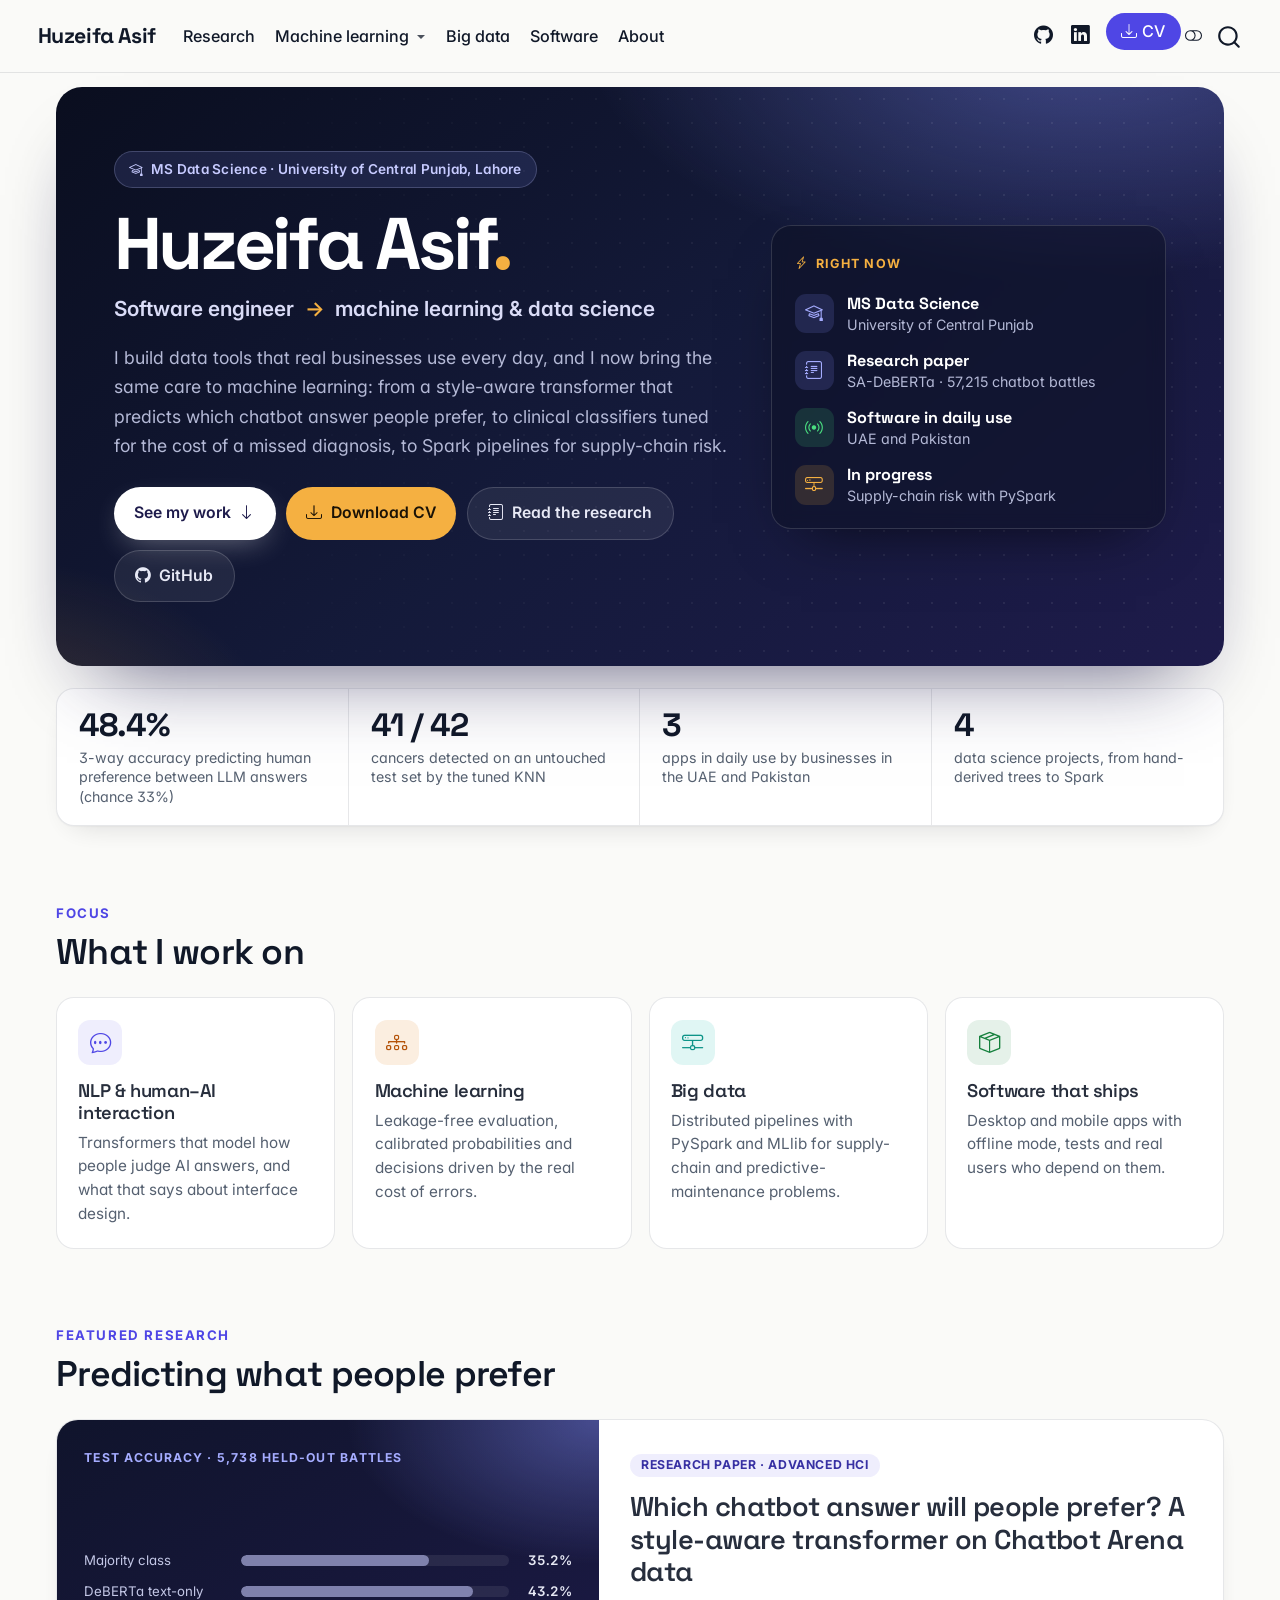
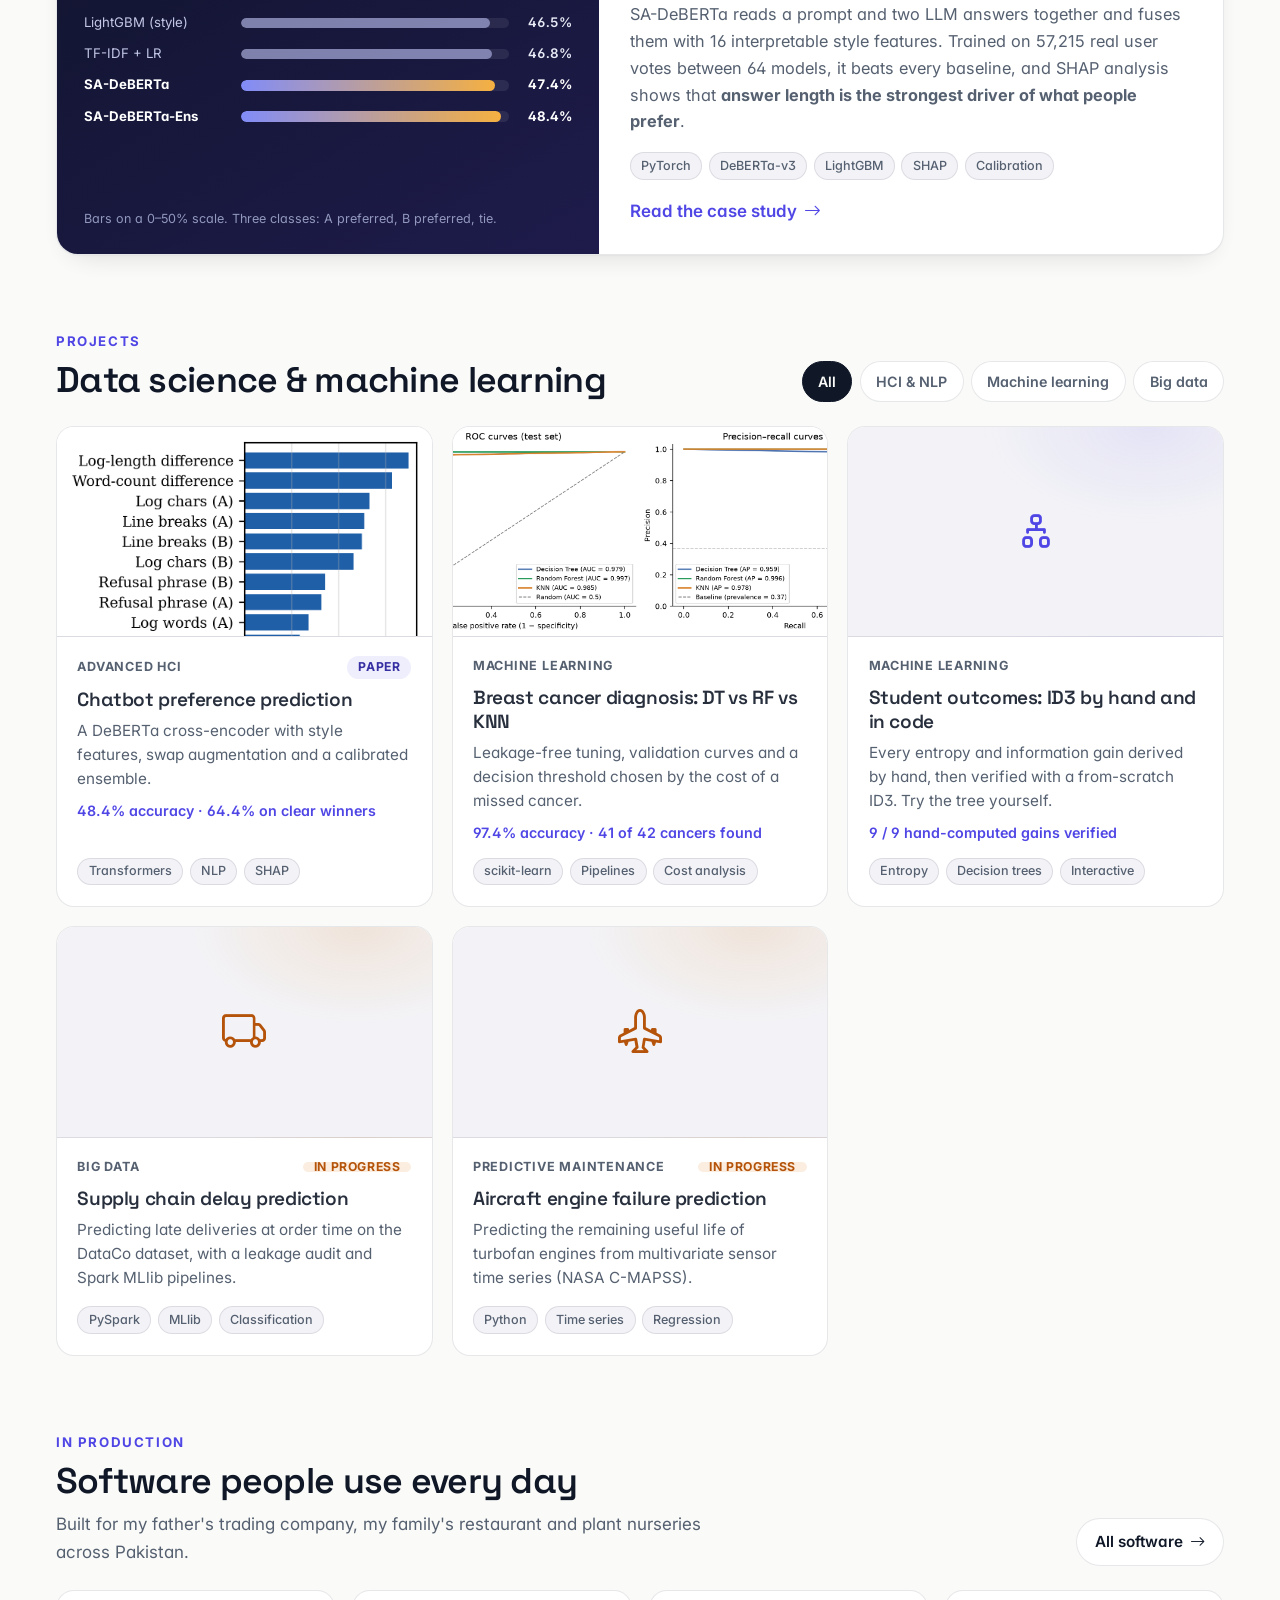
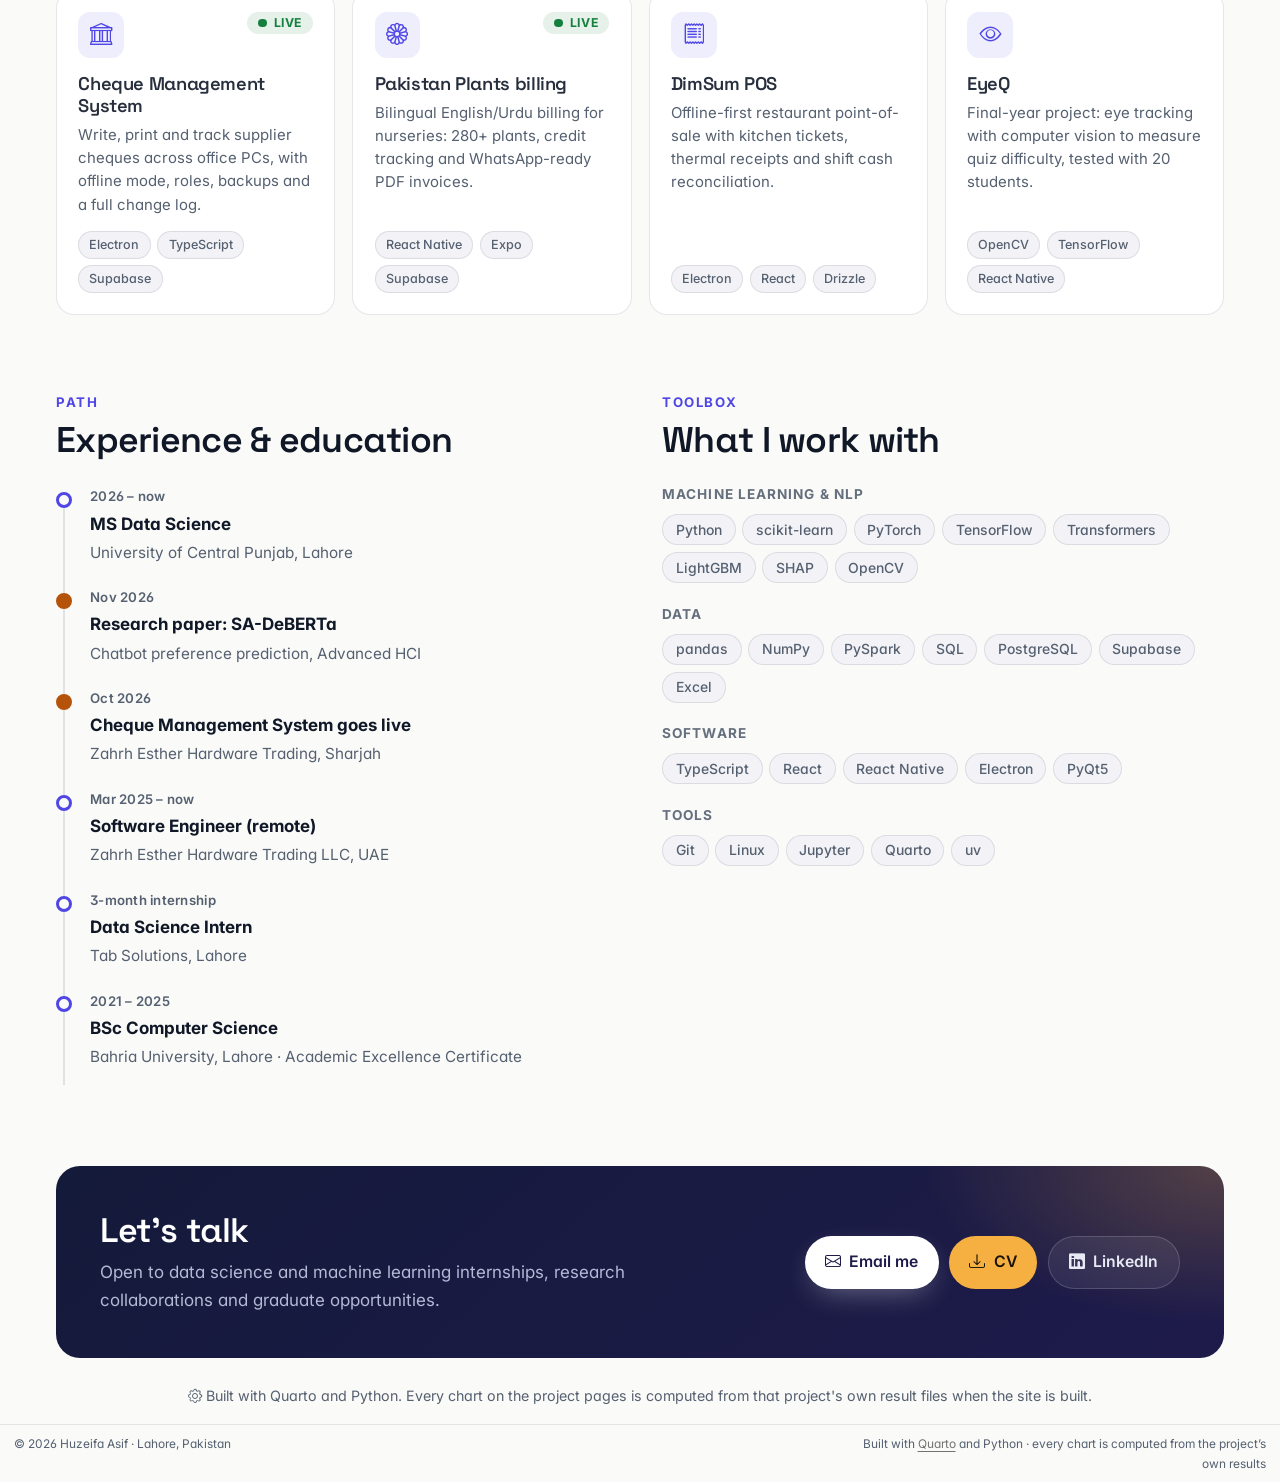
==== commit 2dafcb3d: "Built site for gh-pages" ====
--- a/index.html
+++ b/index.html
@@ -49,9 +49,9 @@
 <link href="site_libs/quarto-html/quarto-syntax-highlighting-29f00846dc0b6c361e78d357ae7c4662.css" rel="stylesheet" class="quarto-color-scheme-extra" id="quarto-text-highlighting-styles">
 <script src="site_libs/bootstrap/bootstrap.min.js"></script>
 <link href="site_libs/bootstrap/bootstrap-icons.css" rel="stylesheet">
-<link href="site_libs/bootstrap/bootstrap-b4a2b581d06b173ef164a905e66c922d.min.css" rel="stylesheet" append-hash="true" class="quarto-color-scheme" id="quarto-bootstrap" data-mode="light">
-<link href="site_libs/bootstrap/bootstrap-dark-3d67b5de896d7282f90b3cdc4f9fc364.min.css" rel="stylesheet" append-hash="true" class="quarto-color-scheme quarto-color-alternate" id="quarto-bootstrap" data-mode="dark">
-<link href="site_libs/bootstrap/bootstrap-b4a2b581d06b173ef164a905e66c922d.min.css" rel="stylesheet" append-hash="true" class="quarto-color-scheme-extra" id="quarto-bootstrap" data-mode="light">
+<link href="site_libs/bootstrap/bootstrap-0deb5ab92c2f245a4d733cc28a7e9831.min.css" rel="stylesheet" append-hash="true" class="quarto-color-scheme" id="quarto-bootstrap" data-mode="light">
+<link href="site_libs/bootstrap/bootstrap-dark-2bc2b5e8bee6faacbb40768c487b8924.min.css" rel="stylesheet" append-hash="true" class="quarto-color-scheme quarto-color-alternate" id="quarto-bootstrap" data-mode="dark">
+<link href="site_libs/bootstrap/bootstrap-0deb5ab92c2f245a4d733cc28a7e9831.min.css" rel="stylesheet" append-hash="true" class="quarto-color-scheme-extra" id="quarto-bootstrap" data-mode="light">
 <script id="quarto-search-options" type="application/json">{
   "location": "navbar",
   "copy-button": false,
@@ -84,8 +84,11 @@
 
 <meta property="og:title" content="Huzeifa Asif · Data Science &amp; Machine Learning">
 <meta property="og:description" content="Portfolio of Huzeifa Asif: MS Data Science student and software engineer. Research on chatbot preference prediction, machine learning, big data with Spark, and software in daily business use.">
-<meta property="og:image" content="https://huzeifac7.github.io/assets/img/huzeifa.jpg">
+<meta property="og:image" content="https://huzeifac7.github.io/assets/figures/hci/Fig5_shap_style.png">
 <meta property="og:site_name" content="Huzeifa Asif">
+<meta property="og:image:alt" content="SHAP importance of style features">
+<meta property="og:image:height" content="780">
+<meta property="og:image:width" content="990">
 </head>
 
 <body class="nav-fixed quarto-light"><script id="quarto-html-before-body" type="application/javascript">
@@ -388,11 +391,14 @@
         <a class="btn-hero ghost" href="https://github.com/HUZEIFAC7"><i class="bi bi-github"></i> GitHub</a>
       </div>
     </div>
-    <div class="hero-photo">
-      <div class="ring"></div>
-      <img src="assets/img/huzeifa.jpg" alt="Portrait of Huzeifa Asif">
-      <div class="float f1"><i class="bi bi-chat-square-text"></i><div><b>57,215</b>chatbot battles modelled</div></div>
-      <div class="float f2"><i class="bi bi-broadcast"></i><div><b>Live</b>software in daily use</div></div>
+    <div class="hero-now" role="complementary" aria-label="Right now">
+      <span class="now-title"><i class="bi bi-lightning-charge"></i> Right now</span>
+      <ul>
+        <li><i class="bi bi-mortarboard"></i><div><b>MS Data Science</b>University of Central Punjab</div></li>
+        <li><i class="bi bi-journal-text"></i><div><b>Research paper</b>SA-DeBERTa · 57,215 chatbot battles</div></li>
+        <li><i class="bi bi-broadcast live"></i><div><b>Software in daily use</b>UAE and Pakistan</div></li>
+        <li><i class="bi bi-hdd-network amber"></i><div><b>In progress</b>Supply-chain risk with PySpark</div></li>
+      </ul>
     </div>
   </div>
 </section>
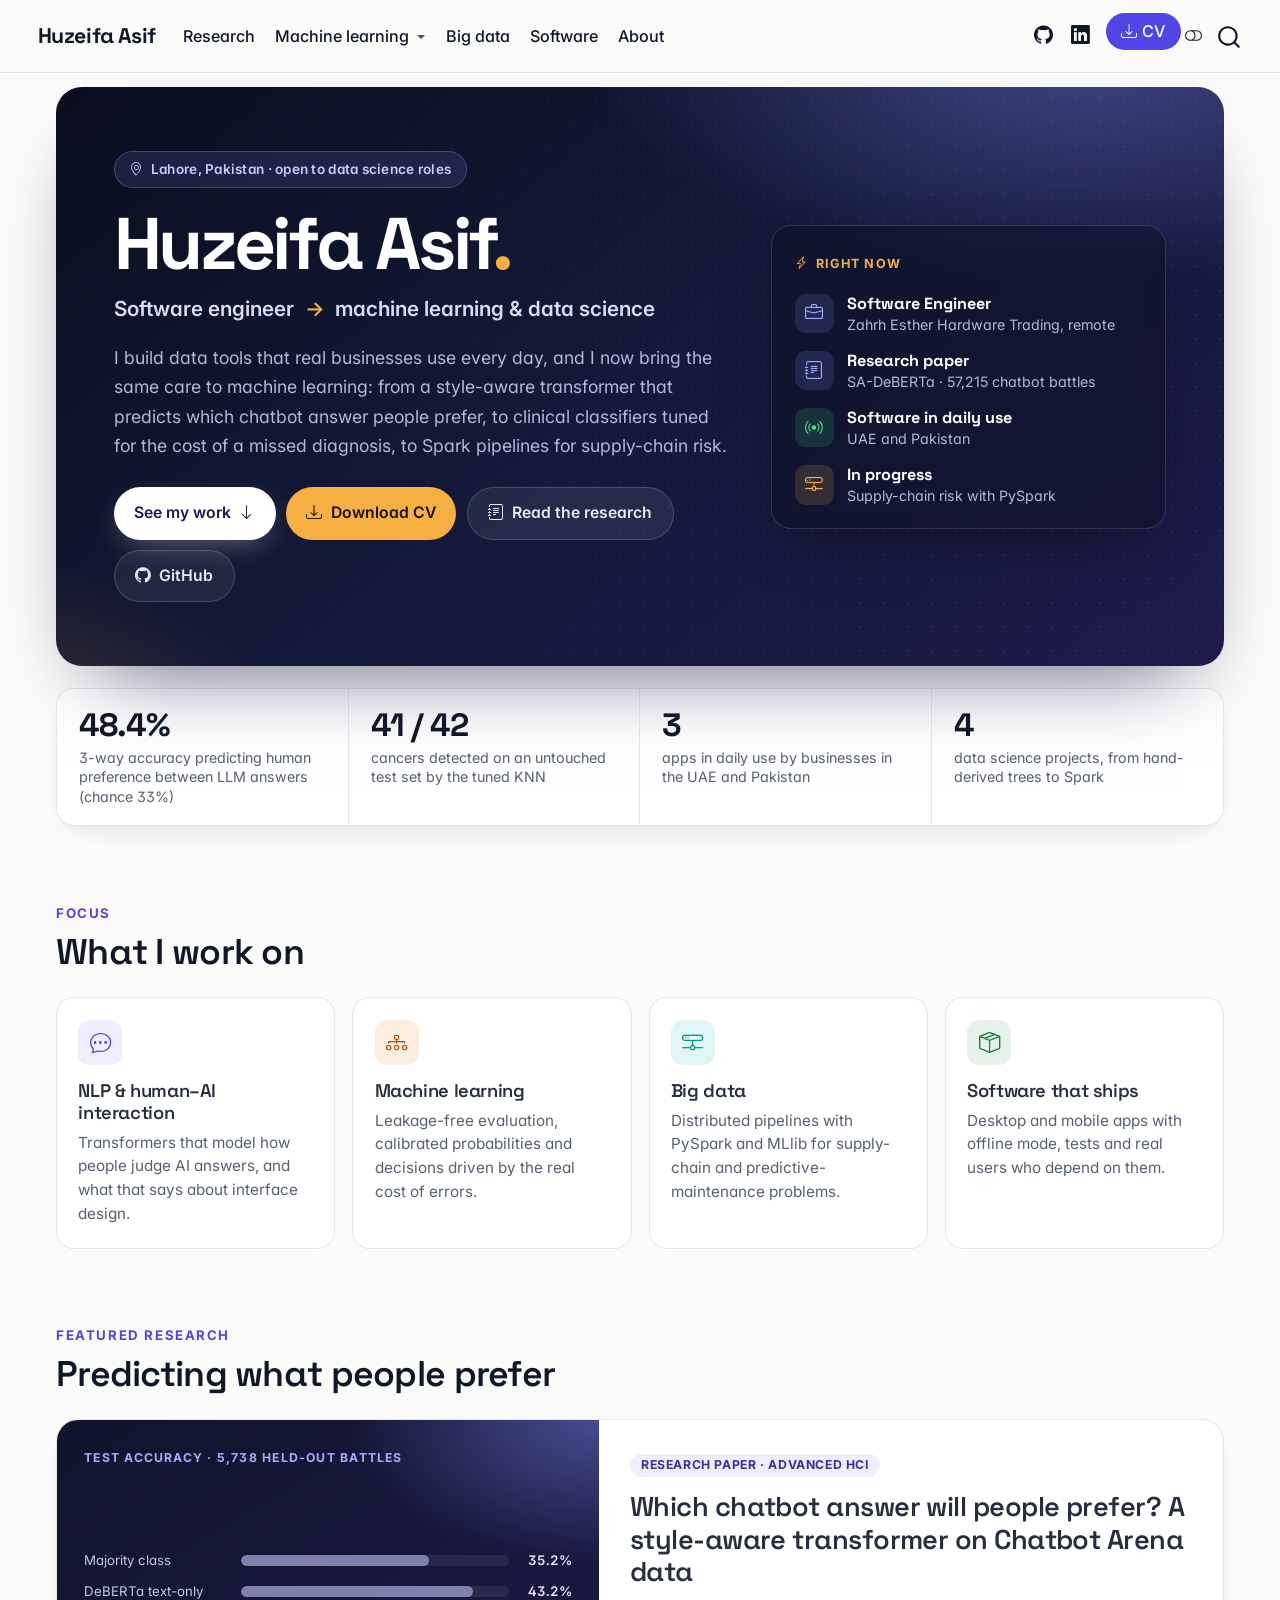
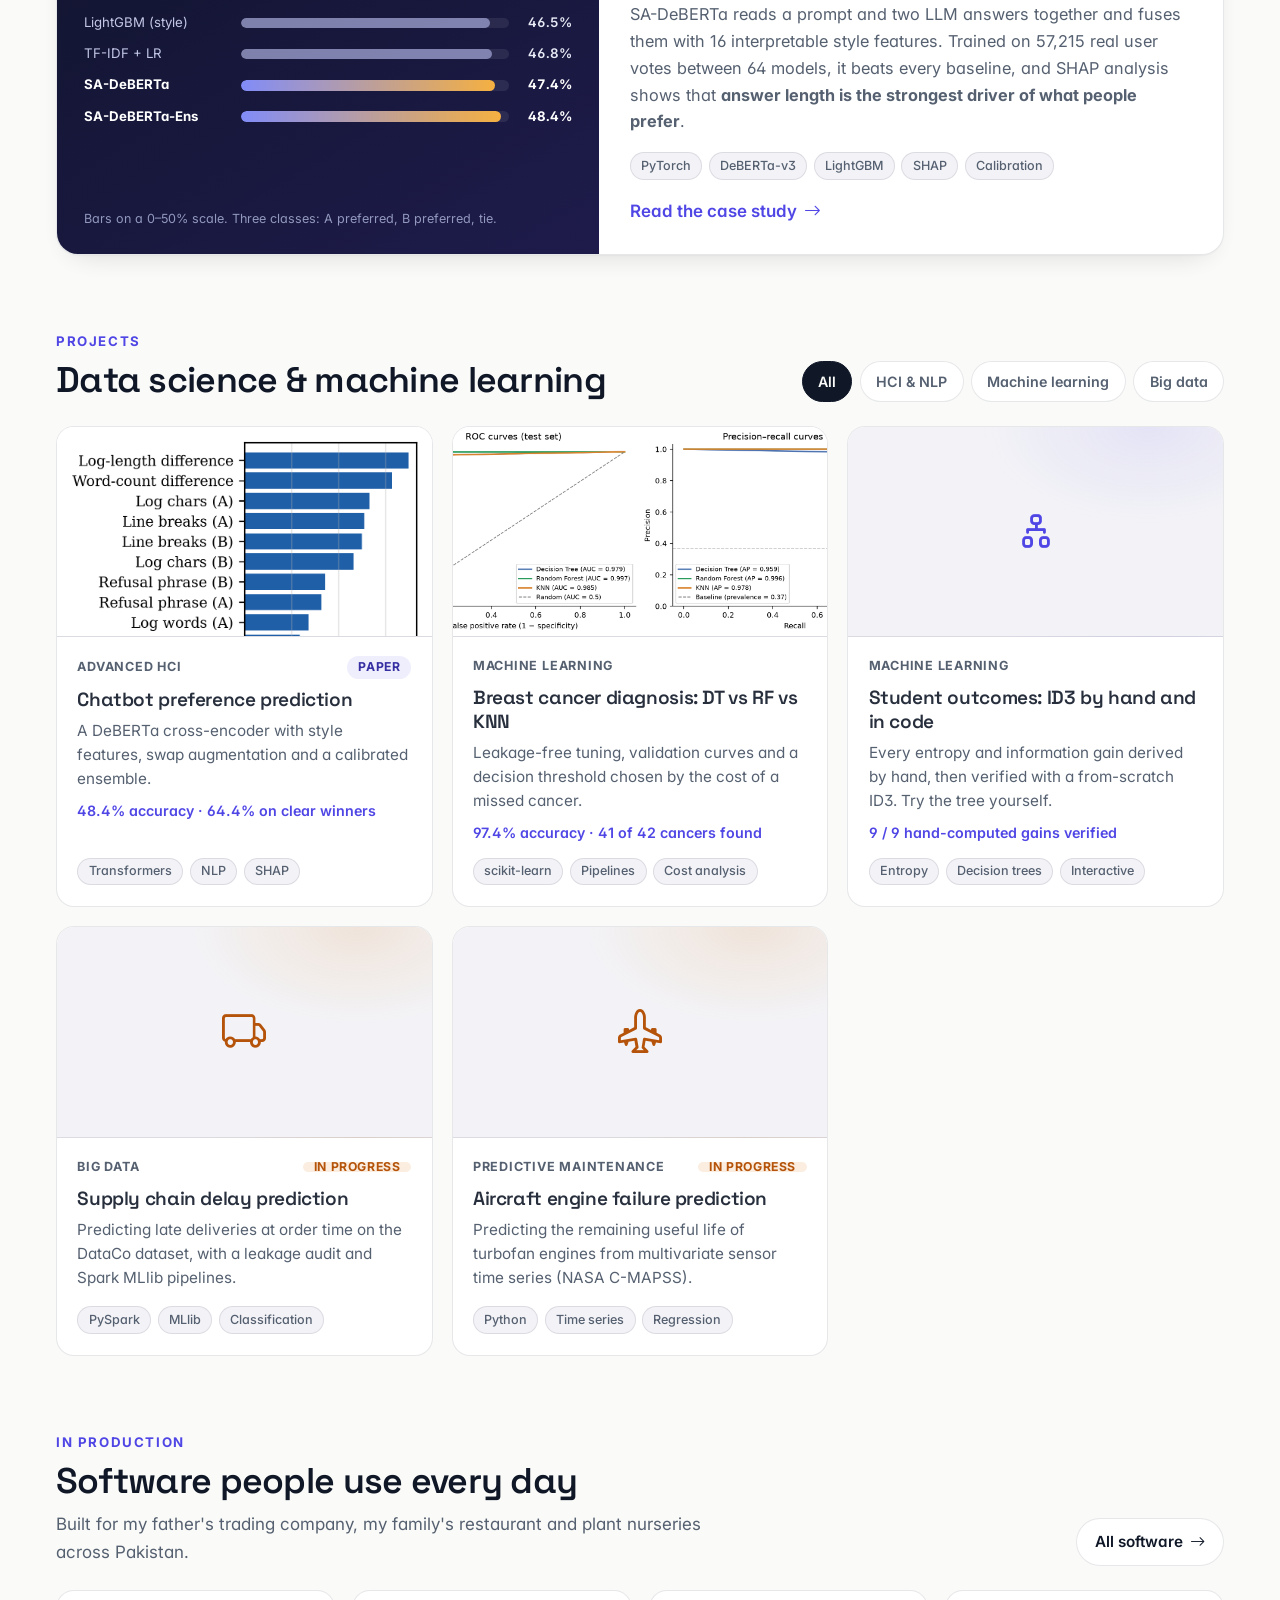
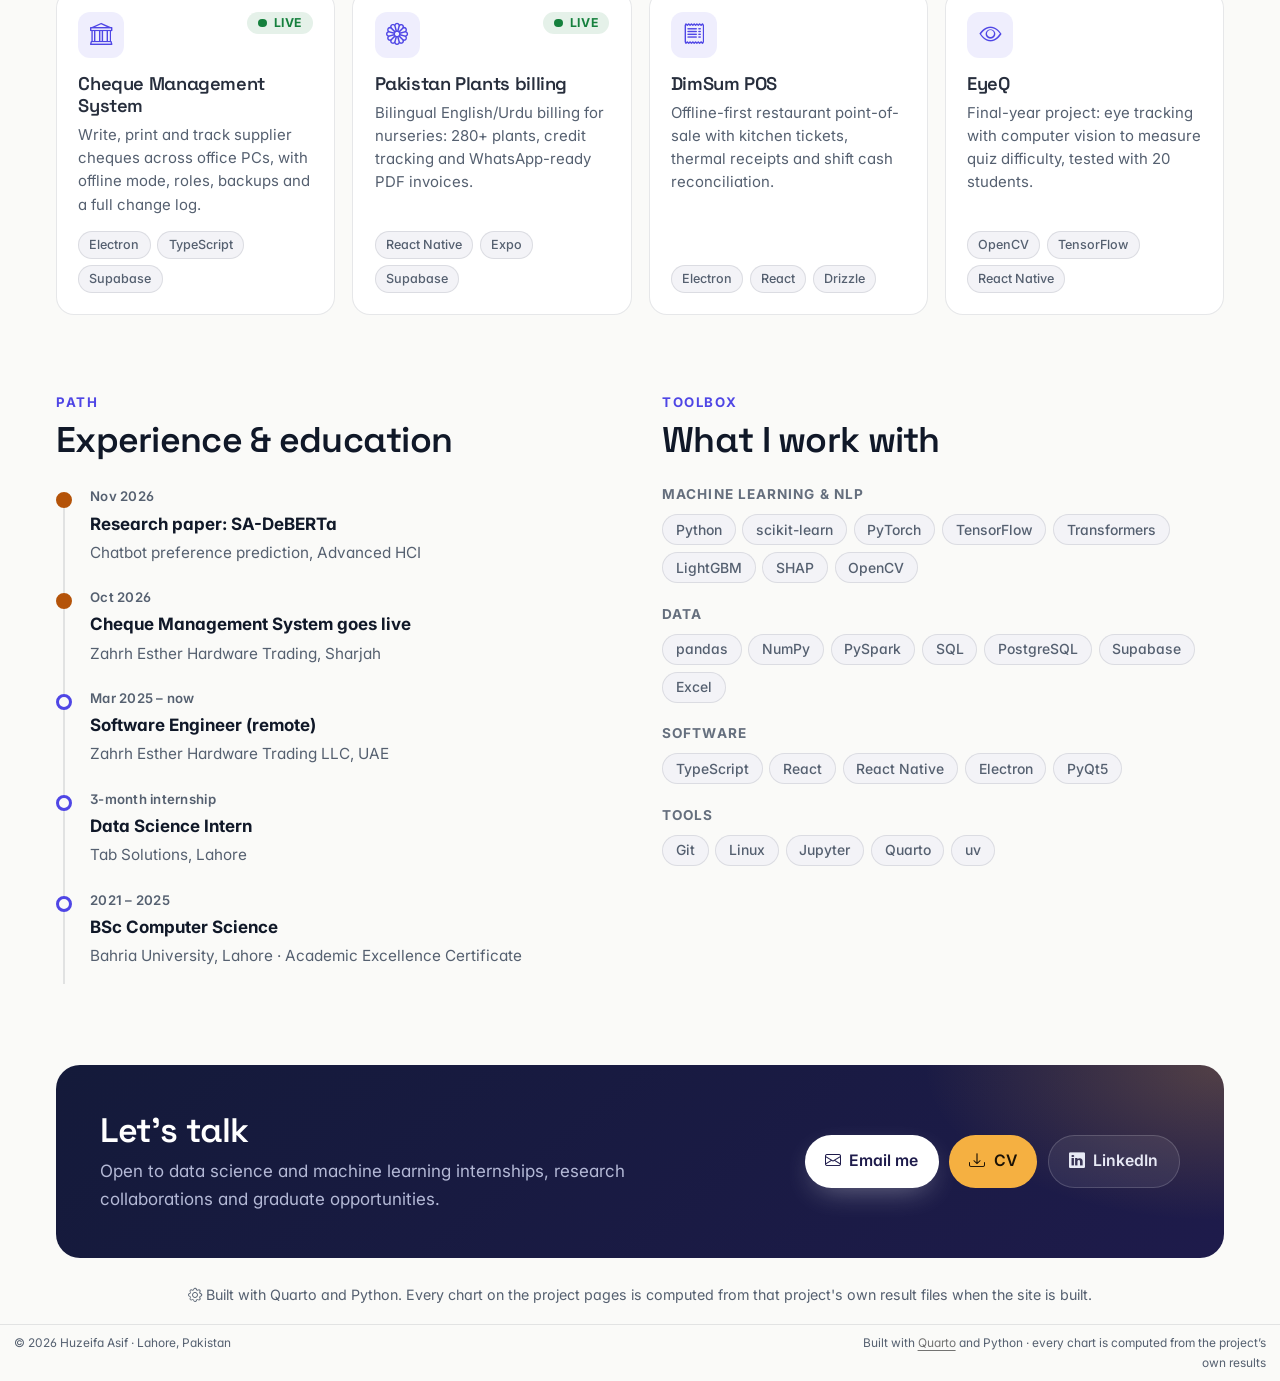
==== commit 25b0f303: "Built site for gh-pages" ====
--- a/index.html
+++ b/index.html
@@ -6,7 +6,7 @@
 
 <meta name="viewport" content="width=device-width, initial-scale=1.0, user-scalable=yes">
 
-<meta name="description" content="Portfolio of Huzeifa Asif: MS Data Science student and software engineer. Research on chatbot preference prediction, machine learning, big data with Spark, and software in daily business use.">
+<meta name="description" content="Portfolio of Huzeifa Asif: software engineer moving into machine learning and data science. Research on chatbot preference prediction, machine learning, big data with Spark, and software in daily business use.">
 
 <title>Huzeifa Asif · Data Science &amp; Machine Learning – Huzeifa Asif</title>
 <style>
@@ -83,7 +83,7 @@
 
 
 <meta property="og:title" content="Huzeifa Asif · Data Science &amp; Machine Learning">
-<meta property="og:description" content="Portfolio of Huzeifa Asif: MS Data Science student and software engineer. Research on chatbot preference prediction, machine learning, big data with Spark, and software in daily business use.">
+<meta property="og:description" content="Portfolio of Huzeifa Asif: software engineer moving into machine learning and data science. Research on chatbot preference prediction, machine learning, big data with Spark, and software in daily business use.">
 <meta property="og:image" content="https://huzeifac7.github.io/assets/figures/hci/Fig5_shap_style.png">
 <meta property="og:site_name" content="Huzeifa Asif">
 <meta property="og:image:alt" content="SHAP importance of style features">
@@ -355,7 +355,7 @@
 
 <div>
   <div class="description">
-    Portfolio of Huzeifa Asif: MS Data Science student and software engineer. Research on chatbot preference prediction, machine learning, big data with Spark, and software in daily business use.
+    Portfolio of Huzeifa Asif: software engineer moving into machine learning and data science. Research on chatbot preference prediction, machine learning, big data with Spark, and software in daily business use.
   </div>
 </div>
 
@@ -375,7 +375,7 @@
 <section class="hero">
   <div class="hero-inner">
     <div class="hero-text">
-      <span class="eyebrow"><i class="bi bi-mortarboard"></i> MS Data Science · University of Central Punjab, Lahore</span>
+      <span class="eyebrow"><i class="bi bi-geo-alt"></i> Lahore, Pakistan · open to data science roles</span>
       <h1 class="hero-name">Huzeifa Asif<span class="dot">.</span></h1>
       <p class="hero-role">Software engineer <span class="arrow">→</span> machine learning &amp; data science</p>
       <p class="hero-lead">
@@ -394,7 +394,7 @@
     <div class="hero-now" role="complementary" aria-label="Right now">
       <span class="now-title"><i class="bi bi-lightning-charge"></i> Right now</span>
       <ul>
-        <li><i class="bi bi-mortarboard"></i><div><b>MS Data Science</b>University of Central Punjab</div></li>
+        <li><i class="bi bi-briefcase"></i><div><b>Software Engineer</b>Zahrh Esther Hardware Trading, remote</div></li>
         <li><i class="bi bi-journal-text"></i><div><b>Research paper</b>SA-DeBERTa · 57,215 chatbot battles</div></li>
         <li><i class="bi bi-broadcast live"></i><div><b>Software in daily use</b>UAE and Pakistan</div></li>
         <li><i class="bi bi-hdd-network amber"></i><div><b>In progress</b>Supply-chain risk with PySpark</div></li>
@@ -568,7 +568,6 @@
   <div>
     <div class="block-head"><div><span class="kicker">Path</span><h2 class="anchored">Experience &amp; education</h2></div></div>
     <ol class="timeline">
-      <li><span class="when">2026 – now</span><b>MS Data Science</b><em>University of Central Punjab, Lahore</em></li>
       <li class="hl"><span class="when">Nov 2026</span><b>Research paper: SA-DeBERTa</b><em>Chatbot preference prediction, Advanced HCI</em></li>
       <li class="hl"><span class="when">Oct 2026</span><b>Cheque Management System goes live</b><em>Zahrh Esther Hardware Trading, Sharjah</em></li>
       <li><span class="when">Mar 2025 – now</span><b>Software Engineer (remote)</b><em>Zahrh Esther Hardware Trading LLC, UAE</em></li>
